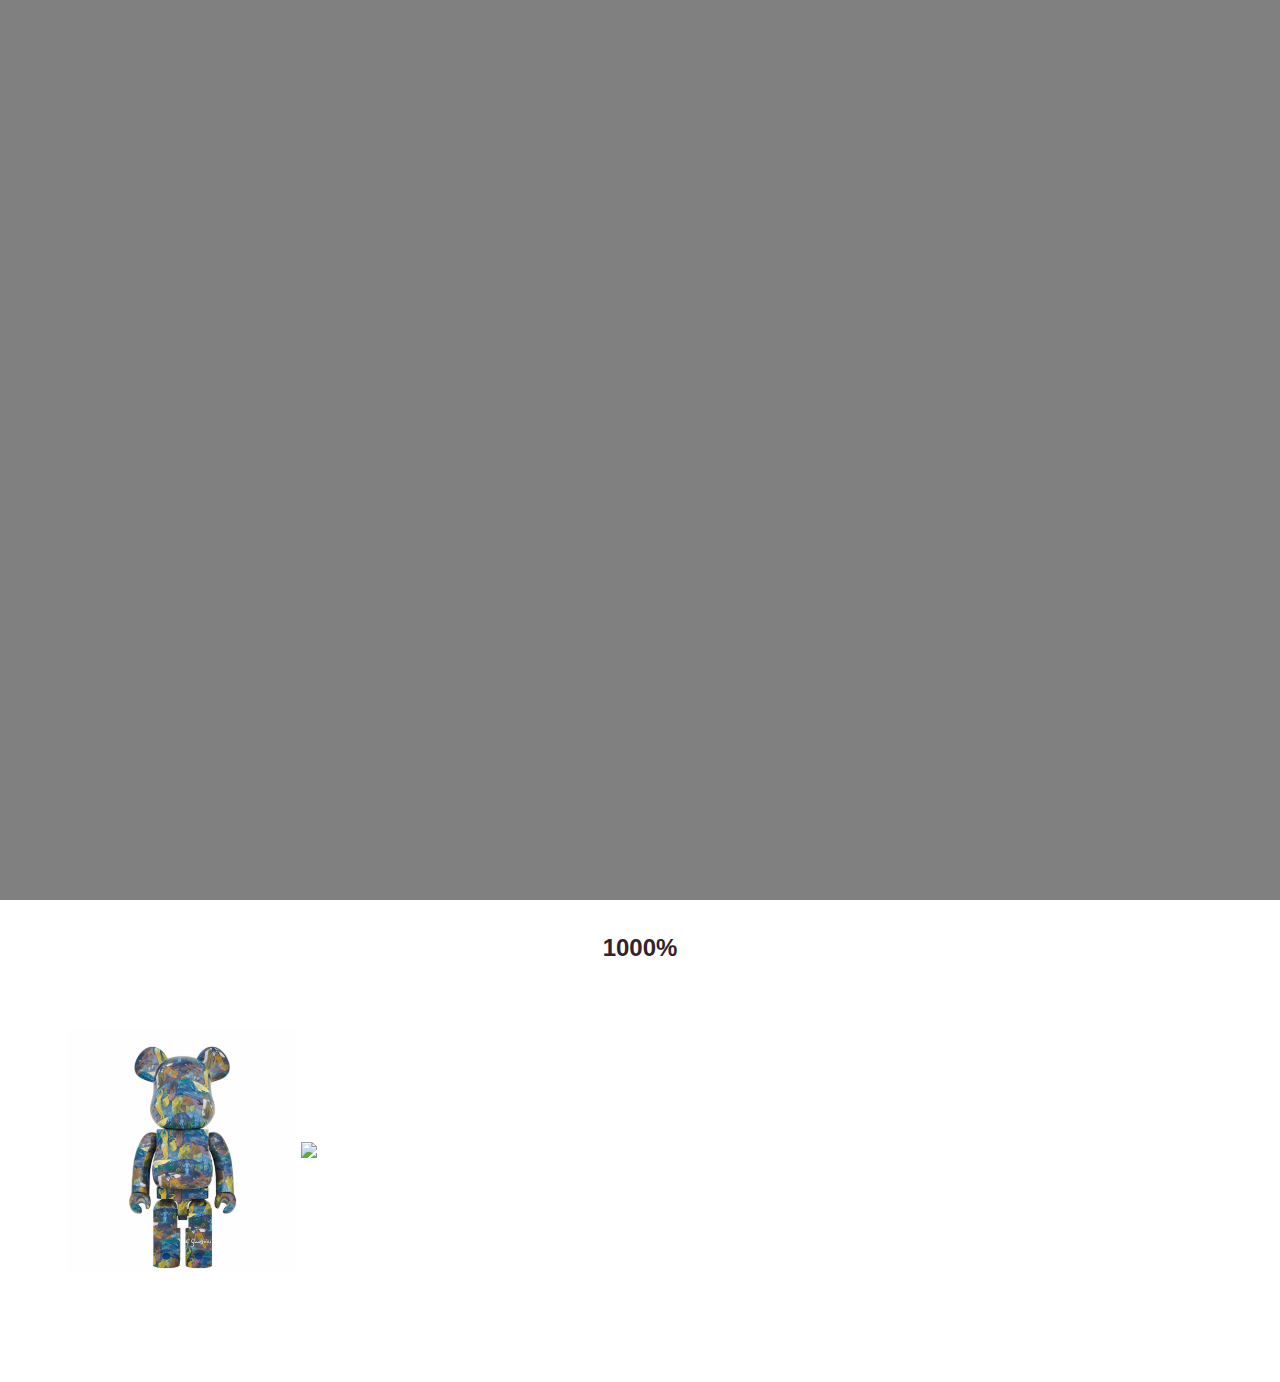
==== 1000/index.html @ 1bb7d114 "nwe1" ====
<!DOCTYPE html>
<html lang="zxx">

<head>
	<title>Mondy | Real Estate HTML Template</title>
	<meta charset="UTF-8">
	<meta name="description" content="Real estate HTML Template">
	<meta name="keywords" content="real estate, html">
	<meta name="viewport" content="width=device-width, initial-scale=1.0">

	<!-- Stylesheets -->
	<link rel="stylesheet" href="static/css/bootstrap.min.css">
	<link rel="stylesheet" href="static/css/font-awesome.min.css">
	<link rel="stylesheet" href="static/css/slicknav.min.css">

	<!-- Main Stylesheets -->
	<link rel="stylesheet" href="static/css/style.css">
	<link rel="stylesheet" href="static/css/123.css">



</head>

<body padding:auto;>
	<!-- Page Preloder -->
	<div id="preloder">
		<div class="loader"></div>
	</div>


	<!-- 介面大頭像 -->
	<section class="hero-section set-bg " data-setbg="img/background.jpg">
		<div class="big weclome">


		</div>
	</section>
	<!-- Hero Section end -->

	<!-- Intro Section end -->
	<section class="intro-section spad">

		<div class="container">
			<div class="section-title">
				<h4>1000%</h4>
			</div>
			<div class="one">
				<img src="img/1.jpeg" width="20%">
				<img src="img/2.jpg" width="20%">
				
			</div>

	</section>
	<!-- Intro Section end -->

	<script src="static/js/jquery-3.2.1.min.js"></script>
	<script src="static/js/bootstrap.min.js"></script>
	<script src="static/js/jquery.slicknav.min.js"></script>
	<script src="static/js/jquery.magnific-popup.min.js"></script>
	<script src="static/js/main.js"></script>

</body>

</html>
---- 1000/static/css/style.css ----
/* =================================
------------------------------------
  Mondy - Real Estate HTML Template
  Version: 1.0
 ------------------------------------
 ====================================*/

/*----------------------------------------*/

/* Template default CSS
/*----------------------------------------*/

html,
body {
	height: 100%;
	font-family: "Roboto", sans-serif;
	-webkit-font-smoothing: antialiased;
	font-smoothing: antialiased;
}

h1,
h2,
h3,
h4,
h5,
h6 {
	margin: 0;
	color: #322429;
	font-weight: 700;
}

h1 {
	font-size: 70px;
}

h2 {
	font-size: 36px;
}

h3 {
	font-size: 30px;
}

h4 {
	font-size: 24px;
}

h5 {
	font-size: 18px;
}

h6 {
	font-size: 16px;
}

p {
	font-size: 15px;
	color: #6a6a6a;
	line-height: 2;
}

img {
	max-width: 100%;
}

input:focus,
select:focus,
button:focus,
textarea:focus {
	outline: none;
}

a:hover,
a:focus {
	text-decoration: none;
	outline: none;
}

ul,
ol {
	padding: 0;
	margin: 0;
}

/*---------------------
Helper CSS
 -----------------------*/

.section-title {
	text-align: center;
	margin-bottom: 65px;
}

.section-title h2 {
	font-size: 72px;
}

.section-title p {
	padding: 25px 30px 10px;
	margin-bottom: 0;
}

.set-bg {
	background-repeat:no-repeat;
	background-size:cover;
	background-position: top center;
}

.spad {
	padding-top: 110px;
	padding-bottom: 110px;
}

.text-white h1,
.text-white h2,
.text-white h3,
.text-white h4,
.text-white h5,
.text-white h6,
.text-white p,
.text-white span,
.text-white li,
.text-white a {
	color: #fff;
}

/*---------------------
Commom elements
 -----------------------*/

/* buttons */

.site-btn {
	display: inline-block;
	border: none;
	padding: 21px 44px;
	min-width: 156px;
	font-size: 16px;
	background: #ff000a;
	color: #fff;
	line-height: normal;
	cursor: pointer;
	text-transform: uppercase;
	text-align: center;
}

.site-btn:hover {
	color: #fff;
}

.site-btn.sb-light {
	background: #fff;
	color: #241e1e;
}

.site-btn.sb-big {
	font-weight: 700;
	font-family: "Lato", sans-serif;
	padding: 21px 48px;
}

/* Preloder */

#preloder {
	position: fixed;
	width: 100%;
	height: 100%;
	top: 0;
	left: 0;
	z-index: 999999;
	background: #000;
}

.loader {
	width: 40px;
	height: 40px;
	position: absolute;
	top: 50%;
	left: 50%;
	margin-top: -13px;
	margin-left: -13px;
	border-radius: 60px;
	animation: loader 0.8s linear infinite;
	-webkit-animation: loader 0.8s linear infinite;
}

@keyframes loader {
	0% {
		-webkit-transform: rotate(0deg);
		transform: rotate(0deg);
		border: 4px solid #f44336;
		border-left-color: transparent;
	}
	50% {
		-webkit-transform: rotate(180deg);
		transform: rotate(180deg);
		border: 4px solid #673ab7;
		border-left-color: transparent;
	}
	100% {
		-webkit-transform: rotate(360deg);
		transform: rotate(360deg);
		border: 4px solid #f44336;
		border-left-color: transparent;
	}
}

@-webkit-keyframes loader {
	0% {
		-webkit-transform: rotate(0deg);
		border: 4px solid #f44336;
		border-left-color: transparent;
	}
	50% {
		-webkit-transform: rotate(180deg);
		border: 4px solid #673ab7;
		border-left-color: transparent;
	}
	100% {
		-webkit-transform: rotate(360deg);
		border: 4px solid #f44336;
		border-left-color: transparent;
	}
}

/*------------------
Header section
 ---------------------*/

.header-section {
	position: absolute;
	width: 100%;
	left: 0;
	top: 0;
	padding: 0 53px;
	background: rgba(0, 0, 0, 0.7);
	z-index: 999;
}

.header-section.header-bg-2 {
	background: rgba(34, 34, 34, 0.83);
}

.header-nav {
	text-align: right;
	padding-top: 35px;
}

.site-logo {
	float: left;
	display: inline-block;
	padding: 30px 0;
}
.header-input{
	position: absolute;
    left: 10%;
    top: 30%;
	
}

.search{
	
	display: inline-block;
	width: 200px;
}

.main-menu {
	display: inline-block;
	padding-right: 30px;
}

.main-menu li {
	display: inline-block;
	position: relative;
}

.main-menu li a {
	display: block;
	font-size: 16px;
	color: #ffffff;
	font-family: "Lato", sans-serif;
	padding: 0 1px 5px;
	border-bottom: 2px solid transparent;
	margin-right: 45px;
	-webkit-transition: 0.3s;
	transition: 0.3s;
}

.main-menu li a:hover,
.main-menu li a.active {
	border-bottom: 2px solid #ff000a;
}

.main-menu li:hover>.sub-menu {
	visibility: visible;
	opacity: 1;
	margin-top: 20px;
}

.main-menu .sub-menu {
	position: absolute;
	list-style: none;
	width: 220px;
	left: 0;
	top: 100%;
	text-align: left;
	padding: 20px 0;
	visibility: hidden;
	opacity: 0;
	margin-top: 50px;
	background: #fff;
	z-index: 99;
	-webkit-transition: all 0.4s;
	transition: all 0.4s;
	-webkit-box-shadow: 2px 7px 20px rgba(0, 0, 0, 0.15);
	box-shadow: 2px 7px 20px rgba(0, 0, 0, 0.15);
}

.main-menu .sub-menu::before {
	position: absolute;
	content: "";
	left: 15px;
	top: -7px;
	border-left: 6px solid transparent;
	border-right: 6px solid transparent;
	border-bottom: 7px solid #fff;
}

.main-menu .sub-menu:after {
	position: absolute;
	content: "";
	width: 100%;
	height: 20px;
	left: 0;
	top: -20px;
}

.main-menu .sub-menu li {
	display: block;
}

.main-menu .sub-menu li a {
	display: block;
	color: #000;
	margin-right: 0;
	padding: 5px 20px;
	border-bottom: none;
}

.main-menu .sub-menu li a:hover {
	color: #ff000a;
}

.header-right {
	display: inline-block;
}

.header-right a {
	color: #fff;
	font-size: 16px;
	font-family: "Lato", sans-serif;
	display: inline-block;
}

.header-right .register {
	border: 2px solid #fff;
	min-width: 130px;
	text-align: center;
	padding: 8px 15px;
	margin-left: 25px;
}

.slicknav_menu {
	display: none;
}

/* ----------------
Hero section
 -------------------*/

.hero-section {
	height: 824px;
	padding-top: 325px;
}

.hero-warp {
	padding: 27px 48px 31px;
	background: rgba(34, 36, 43, 0.83);
}

.main-search-form {
	font-family: "Lato", sans-serif;
}

.main-search-form p {
	font-size: 12px;
	color: #b6b6b6;
	font-style: italic;
	margin-bottom: 0;
}

.search-type .st-item {
	display: inline-block;
}

.search-type .st-item input {
	position: absolute;
	visibility: hidden;
	opacity: 0;
	z-index: -1;
}

.search-type .st-item input:checked+label {
	padding: 11px 30px;
	background: #ff000a;
}

.search-type .st-item input:checked+label:after {
	bottom: -15px;
	opacity: 1;
	-webkit-transition: all 0.2s ease 0.3s;
	transition: all 0.2s ease 0.3s;
}

.search-type label {
	position: relative;
	font-family: "Lato", sans-serif;
	font-weight: 700;
	color: #fff;
	padding: 11px 10px;
	margin-right: 15px;
	margin-bottom: 15px;
	cursor: pointer;
	text-align: center;
	-webkit-transition: all 0.4s;
	transition: all 0.4s;
}

.search-type label:after {
	position: absolute;
	content: "";
	bottom: -25px;
	left: calc(50% - 4px);
	border-left: 4px solid transparent;
	border-right: 4px solid transparent;
	border-bottom: 7px solid #fff;
	opacity: 0;
}

.search-input {
	position: relative;
	display: -webkit-box;
	display: -ms-flexbox;
	display: flex;
	margin-bottom: 23px;
}

.search-input input {
	width: calc(100% - 156px);
	height: 71px;
	padding-left: 47px;
	color: #3a3a3a;
	font-style: italic;
	border: none;
}

.search-input.si-v-2 input {
	width: calc(100% - 384px);
}

.search-input.si-v-2 .sb-light {
	margin-left: 25px;
	min-width: 203px;
}

/* ----------------
Intro section
 -------------------*/

.intro-first {
	margin-bottom: 5%;
}
.intro-second {
	margin-bottom: 5%;
}
.line {
	margin-bottom: 5%;	
}
.about-text h3 {
	margin-bottom: 30px;
}

.about-text h2 {
	font-size: 72px;
	line-height: 1;
	margin-bottom: 35px;
}

.about-text p {
	margin-bottom: 25px;
}

.readmore-btn {
	display: inline-block;
	font-size: 18px;
	font-weight: 700;
	color: #ff000a;
	border-bottom: 1px solid #ff000a;
	line-height: 1;
}

.readmore-btn:hover {
	color: #ff000a;
}

/* ----------------
Hero section
 -------------------*/

.property-section {
	padding-bottom: 52px;
}

.property-section .section-title {
	margin-bottom: 90px;
}

.property-item {
	margin-bottom: 55px;
}

.property-item img {
	min-width: 100%;
}

.property-item .pi-image {
	position: relative;
	margin-bottom: 35px;
}

.property-item .pi-badge {
	position: absolute;
	left: 0;
	top: 0;
	min-width: 87px;
	padding: 13px 10px 0;
	height: 50px;
	text-align: center;
	font-size: 18px;
	font-weight: 700;
	color: #fff;
}

.property-item .pi-badge.new {
	background: #ff000a;
}

.property-item .pi-badge.offer {
	background: #ffba00;
}

.property-item h3 {
	margin-bottom: 10px;
}

.property-item h5 {
	margin-bottom: 25px;
}

.property-item p {
	margin-bottom: 20px;
}

/* ----------------
Loan section
 -------------------*/

.loan-section {
	padding: 0 54px;
}

.loan-warp {
	background: #22242b;
	padding: 95px 0 110px;
}

.loan-form {
	display: -webkit-box;
	display: -ms-flexbox;
	display: flex;
	max-width: 878px;
	margin: 0 auto;
}

.loan-form input {
	width: 100%;
	height: 61px;
	padding: 10px 25px;
	color: #3a3a3a;
	font-size: 16px;
	font-style: italic;
	border: none;
	margin-right: 30px;
}

/* ----------------
Footer section
 -------------------*/

.footer-section {
	padding: 110px 0 0;
	background: #22242b;
}

.footer-widger {
	margin-bottom: 60px;
}

.footer-widger h2 {
	font-size: 18px;
	font-weight: 500;
	padding-top: 65px;
	margin-bottom: 33px;
}

.footer-widger ul {
	list-style: none;
}

.footer-widger ul li a {
	font-size: 16px;
	display: inline-block;
	margin-bottom: 13px;
	opacity: 0.7;
}

.about-widget {
	margin-right: 41px;
	border-right: 2px solid #45484e;
}

.about-widget img {
	margin-bottom: 40px;
}

.about-widget .aw-text {
	max-width: 260px;
}

.about-widget .aw-text p {
	padding-right: 15px;
	margin-bottom: 35px;
}

.copyright {
	text-align: right;
	font-size: 12px;
	text-transform: uppercase;
	color: #676767;
	font-family: "Lato", sans-serif;
	padding: 5px 0 35px;
}

/* ----------------
Other Pages
 -------------------*/

.page-top-section {
	height: 410px;
	padding: 152px 15px 0;
}

.page-top-warp {
	max-width: 1280px;
	margin: 0 auto;
}

/* ----------------
About page
 -------------------*/

.sell-section {
	padding: 0 54px;
}

.sell-section .section-title {
	margin-bottom: 100px;
}

.sell-item {
	text-align: center;
	margin-bottom: 40px;
}

.sell-item .si-icon {
	width: 71px;
	height: 71px;
	margin-bottom: 33px;
	border-radius: 50%;
	background: #ff000a;
	display: -webkit-inline-box;
	display: -ms-inline-flexbox;
	display: inline-flex;
	-webkit-box-align: center;
	-ms-flex-align: center;
	align-items: center;
	-webkit-box-pack: center;
	-ms-flex-pack: center;
	justify-content: center;
}

.sell-item .si-icon span {
	font-size: 24px;
	font-weight: 700;
}

.sell-item h3 {
	font-family: "Lato", sans-serif;
	font-weight: 900;
	margin-bottom: 20px;
}

.sell-item p {
	opacity: 0.7;
}

.agents-section {
	padding-bottom: 80px;
}

.agents-section .section-title {
	margin-bottom: 70px;
}

.agent-item {
	text-align: center;
	margin-bottom: 30px;
}

.agent-item .ai-text {
	padding: 0 5px;
}

.agent-item img {
	min-width: 100%;
	margin-bottom: 35px;
}

.agent-item h4 {
	margin-bottom: 20px;
}

.agent-item p {
	margin-bottom: 25px;
}

/* ----------------
Blog page
 -------------------*/

.blog-item {
	margin-bottom: 58px;
}

.blog-item img {
	min-width: 100%;
}

.blog-item .blog-date {
	font-size: 16px;
	font-weight: 700;
	color: #6a6a6a;
	margin-bottom: 5px;
}

.blog-item h4 {
	margin-bottom: 20px;
}

.blog-item .blog-text {
	padding: 24px 22px 30px;
	background: #f5f8fa;
}

.blog-item.feature-blog {
	background: #f5f8fa;
}

.blog-item.feature-blog .blog-text {
	padding-top: 60px;
}

.blog-item.feature-blog h4 {
	margin-bottom: 30px;
}

.site-pagination {
	padding-top: 20px;
}

.site-pagination a {
	display: inline-block;
	color: #6a6a6a;
	font-size: 15px;
	text-align: center;
	padding: 4px 0;
	margin-right: 3px;
}

.site-pagination a.active {
	color: #fff;
	background: #ff000a;
	padding: 4px 5px;
}

/* -------------------
 Search Result Page
 ----------------------*/

.search-result-map {
	height: 100%;
	background: #ddd;
	position: relative;
}

.search-result-map iframe {
	position: absolute;
	width: 100%;
	height: 100%;
	left: 0;
	top: 0;
}

.search-results {
	padding: 55px 64px 90px;
}

.search-results .property-item h5 {
	margin-bottom: 8px;
}

.search-results .filter-btn {
	list-style: none;
	margin-bottom: 70px;
}

.search-results .filter-btn li {
	display: inline-block;
	margin-right: 38px;
	font-family: "Lato", sans-serif;
	padding: 15px;
	font-size: 16px;
	font-weight: 700;
	text-transform: uppercase;
	color: #322429;
	cursor: pointer;
}

.search-results .filter-btn li.active {
	color: #ff000a;
}

.search-results .load-more {
	min-width: 205px;
}

.property-item .pi-metas {
	margin-bottom: 20px;
}

.property-item .pi-meta {
	display: inline-block;
	position: relative;
	font-size: 15px;
	color: #6a6a6a;
	padding-right: 15px;
	margin-right: 14px;
	margin-bottom: 10px;
}

.property-item .pi-meta:last-child {
	margin-right: 0;
	padding-right: 0;
}

.property-item .pi-meta:last-child:after {
	display: none;
}

.property-item .pi-meta:after {
	position: absolute;
	content: "|";
	right: 0;
	top: 0;
	font-size: 15px;
	color: #6a6a6a;
}

/* ---------------------
Single Property Page
 ------------------------*/

.single-property .sp-image {
	position: relative;
	margin-bottom: 50px;
}

.single-property .sp-badge {
	position: absolute;
	left: 0;
	top: 0;
	min-width: 87px;
	padding: 13px 10px 0;
	height: 50px;
	text-align: center;
	font-size: 18px;
	font-weight: 700;
	color: #fff;
}

.single-property .sp-badge.new {
	background: #ff000a;
}

.single-property .sp-badge.offer {
	background: #ffba00;
}

.single-property .pi-metas {
	padding-top: 20px;
}

.single-property .pi-meta {
	display: inline-block;
	position: relative;
	font-size: 15px;
	color: #584d51;
	padding-right: 15px;
	margin-right: 14px;
	margin-bottom: 10px;
	font-weight: 700;
}

.single-property .pi-meta:last-child {
	margin-right: 0;
	padding-right: 0;
}

.single-property .pi-meta:last-child:after {
	display: none;
}

.single-property .pi-meta:after {
	position: absolute;
	content: "|";
	right: 0;
	top: 0;
	font-size: 15px;
	color: #584d51;
	font-weight: 700;
}

.property-header {
	margin-bottom: 45px;
	margin-bottom: 35px;
}

.property-header h3 {
	margin-bottom: 10px;
}

.property-header h5 {
	font-weight: 500;
	color: #6a6a6a;
}

.property-header p {
	line-height: 1;
	margin-bottom: 0;
}

.property-info-bar {
	padding: 11px 29px 13px;
	margin-bottom: 40px;
	border-top: 2px solid #dfe5e8;
	background: #f5f8fa;
}

.offer-btn {
	display: inline-block;
	text-align: center;
	min-width: 260px;
	padding: 15px 44px;
	font-size: 18px;
	font-weight: 700;
	text-transform: none;
	color: #322429;
	border: 2px solid #475069;
	background: #fff;
}

.offer-btn:hover {
	color: #322429;
}

.property-text h4 {
	margin-bottom: 25px;
}

.property-text p {
	margin-bottom: 35px;
}

.property-feature .pf-box {
	margin-bottom: 30px;
}

.property-feature .pf-box h6 {
	margin-bottom: 5px;
}

.property-feature .pf-box p {
	font-size: 16px;
	margin-bottom: 0;
}

.video-item {
	position: relative;
	margin-top: 10px;
	margin-bottom: 61px;
}

.video-item .video-play {
	position: absolute;
	display: -webkit-box;
	display: -ms-flexbox;
	display: flex;
	-webkit-box-align: center;
	-ms-flex-align: center;
	align-items: center;
	-webkit-box-pack: center;
	-ms-flex-pack: center;
	justify-content: center;
	width: 110px;
	height: 56px;
	left: calc(50% - 55px);
	top: calc(50% - 28px);
	border-radius: 24px;
	font-size: 17px;
	color: #ff000a;
	background: #fff;
}

.loan-calculator {
	padding: 53px 37px 44px;
	background: #f5f8fa;
}

.loan-calculator h4 {
	margin-bottom: 35px;
}

.loan-calculator input {
	width: 100%;
	height: 56px;
	padding: 0 23px;
	color: #3a3a3a;
	font-size: 14px;
	border: none;
	margin-bottom: 28px;
}

.loan-calculator .loan-cal-result {
	text-align: center;
	font-size: 18px;
	font-weight: 700;
	padding: 20px 15px;
	margin-bottom: 28px;
	line-height: 1;
	background: #fff;
}

.agent-widget {
	margin-bottom: 37px;
}

.agent-widget img {
	min-width: 100%;
}

.agent-widget h4 {
	margin-bottom: 10px;
}

.agent-widget h6 {
	color: #6a6a6a;
	margin-bottom: 25px;
}

.agent-widget p {
	margin-bottom: 30px;
}

.agent-widget .aw-text {
	padding: 35px 26px 45px;
	text-align: center;
	background: #f5f8fa;
}

.map-widget {
	position: relative;
	height: 407px;
}

.map-widget iframe {
	position: absolute;
	width: 100%;
	height: 100%;
	left: 0;
	top: 0;
}

/* ----------------
Contact Page
 ---------------------*/

.contact-section {
	padding: 100px 0;
}

.contact-section .section-title {
	margin-bottom: 50px;
}

.contact-text {
	padding-right: 95px;
}

.contact-info-box {
	text-align: center;
	padding-top: 60px;
}

.contact-info-box .ci-icon {
	display: -webkit-inline-box;
	display: -ms-inline-flexbox;
	display: inline-flex;
	-webkit-box-align: center;
	-ms-flex-align: center;
	align-items: center;
	-webkit-box-pack: center;
	-ms-flex-pack: center;
	justify-content: center;
	width: 107px;
	height: 107px;
	margin-bottom: 26px;
	border-radius: 50%;
	background: #000000;
}

.contact-info-box .ci-icon span {
	font-size: 36px;
	font-weight: 700;
	color: #fff;
}

.contact-info-box h4 {
	margin-bottom: 15px;
}

.contact-form {
	padding: 61px 33px;
	margin-top: 50px;
	background: #f5f8fa;
	text-align: center;
}

.contact-form input,
.contact-form textarea {
	width: 100%;
	height: 56px;
	padding: 0 23px;
	font-size: 14px;
	color: #3a3a3a;
	border: none;
	margin-bottom: 28px;
	background: #fff;
}

.contact-form textarea {
	height: 233px;
	padding: 20px 23px 10px;
	resize: none;
	margin-bottom: 35px;
}

.contact-form .site-btn {
	min-width: 335px;
}

/* ----------------
Responsive
 ---------------------*/

@media (min-width: 1200px) {
	.container {
		max-width: 1176px;
	}
}

/* Medium screen : 992px. */

@media only screen and (min-width: 992px) and (max-width: 1199px) {
	.section-title h2,
	.about-text h2 {
		font-size: 65px;
	}
	.header-input{
		display: none;
	}
	.main-menu li a {
		margin-right: 20px;
	}
	
	.about-widget {
		margin-right: 15px;
	}
	.search-result-map {
		height: 600px;
	}
	.search-results {
		padding: 55px 30px 90px;
	}
	.offer-btn {
		min-width: 205px;
	}
	.contact-text {
		padding-right: 40px;
	}
	.blog-item.feature-blog .blog-text {
		padding-top: 15px;
		padding-bottom: 15px;
	}
	.blog-item.feature-blog h4 {
		margin-bottom: 15px;
	}
}

/* Tablet :768px. */

@media only screen and (min-width: 768px) and (max-width: 991px) {
	.header-section {
		padding: 0 15px;
	}
	.main-menu {
		padding-right: 15px;
	}
	.header-input{
		display: none;
	}
	.main-menu li a {
		margin-right: 15px;
	}
	.header-right .register {
		min-width: 110px;
		margin-left: 10px;
	}
	.about-text {
		margin-top: 40px;
	}
	.hero-warp {
		padding: 25px 30px 29px;
	}
	.search-type label {
		margin-right: 5px;
	}
	.search-type .st-item input:checked+label {
		padding: 11px 15px;
	}
	.section-title h2,
	.about-text h2 {
		font-size: 55px;
	}
	.loan-form {
		display: block;
		text-align: center;
		padding: 0 50px;
	}
	.loan-form input {
		margin-bottom: 30px;
	}
	.about-widget {
		border-right: none;
	}
	.about-widget .aw-text {
		max-width: 100%;
	}
	.footer-widger h2 {
		padding-top: 0;
	}
	.page-top-section {
		height: auto;
		padding-bottom: 80px;
	}
	.sell-section {
		padding: 0 20px;
	}
	.search-result-map {
		height: 600px;
	}
	.sidebar {
		padding-top: 50px;
	}
	.contact-text {
		padding-right: 0;
	}
}

/* Large Mobile :480px. */

@media only screen and (max-width: 767px) {
	.header-section {
		padding: 0 15px;
	}
	.header-input{
		display: none;
	}
	.site-logo {
		padding: 26px 0;
	}
	.header-nav {
		display: none;
	}
	.slicknav_menu {
		padding: 0;
		display: block;
		background: transparent;
	}
	.slicknav_menu .header-right-warp {
		padding: 10px 0;
		padding-right: 10px;
		border-bottom: 1px solid #111;
		text-align: right;
	}
	.slicknav_menu .header-right .login {
		border-bottom: none;
	}
	.slicknav_menu .header-right .register {
		margin-left: 0;
	}
	.slicknav_menu .header-right a:hover {
		background: transparent;
		color: #fff;
	}
	.slicknav_btn {
		background: #616161;
		margin-top: 29px;
	}
	.slicknav_nav {
		background: #22242b;
		margin-bottom: 30px;
	}
	.slicknav_nav a {
		margin: 0;
		padding: 10px 20px;
		border-bottom: 1px solid #111;
	}
	.slicknav_nav a:hover {
		color: #ff000a;
		border-radius: 0;
		background: #0b0e25;
	}
	.slicknav_nav .slicknav_row {
		padding: 10px 20px;
		margin: 0;
	}
	.slicknav_row a {
		border-bottom: none;
	}
	.slicknav_nav .slicknav_row:hover {
		border-radius: 0;
		background: #0b0e25;
	}
	.slicknav_parent.slicknav_open {
		background: #0b0e25;
		color: #ff000a;
	}
	.hero-section {
		height: auto;
		padding-top: 250px;
		padding-bottom: 100px;
	}
	.hero-warp {
		padding: 25px 20px 29px;
	}
	.about-text {
		margin-top: 40px;
	}
	.search-type label {
		margin-right: 5px;
	}
	.search-type .st-item input:checked+label {
		padding: 11px;
	}
	.search-input {
		display: block;
	}
	.search-input input,
	.search-input.si-v-2 input {
		width: 100%;
		padding: 0 20px;
		margin-bottom: 20px;
	}
	.section-title h2,
	.about-text h2 {
		font-size: 45px;
	}
	.loan-section {
		padding: 0 15px;
	}
	.loan-form {
		display: block;
		text-align: center;
		padding: 0 15px;
	}
	.loan-form input {
		margin-bottom: 30px;
	}
	.about-widget {
		border-right: none;
	}
	.about-widget .aw-text {
		max-width: 100%;
	}
	.footer-widger h2 {
		padding-top: 0;
	}
	.copyright {
		text-align: center;
	}
	.page-top-section {
		height: auto;
		padding-bottom: 80px;
	}
	.search-input.si-v-2 {
		margin-bottom: 0;
	}
	.search-input.si-v-2 .site-btn {
		margin: 0 25px 25px 0;
	}
	.search-results {
		padding: 55px 30px 90px;
	}
	.search-results .filter-btn li {
		margin-right: 10px;
	}
	.search-result-map {
		height: 500px;
	}
	.sidebar {
		padding-top: 50px;
	}
	.contact-text {
		padding-right: 0;
	}
	.sell-section {
		padding: 0 15px;
	}
}

/* Small Mobile :320px. */

@media only screen and (max-width: 479px) {
	.section-title h2,
	.about-text h2 {
		font-size: 38px;
	}
	.search-type label:after {
		display: none;
	}
	.section-title p {
		padding: 25px 0 10px;
	}
	.about-widget {
		margin-right: 0;
	}
	.site-btn.sb-big {
		padding: 21px 25px;
	}
	.search-results {
		padding: 55px 15px 90px;
	}
	.search-results .filter-btn li {
		margin-right: 0;
	}
	.property-info-bar {
		padding: 11px 15px 13px;
	}
	.loan-calculator {
		padding: 30px 15px 25px;
	}
	.contact-form {
		padding: 50px 20px;
	}
	.contact-form .site-btn {
		min-width: auto;
	}
}
---- 1000/static/css/123.css ----
* {
    user-select: none;

}

.one {
    
    margin: auto;
}
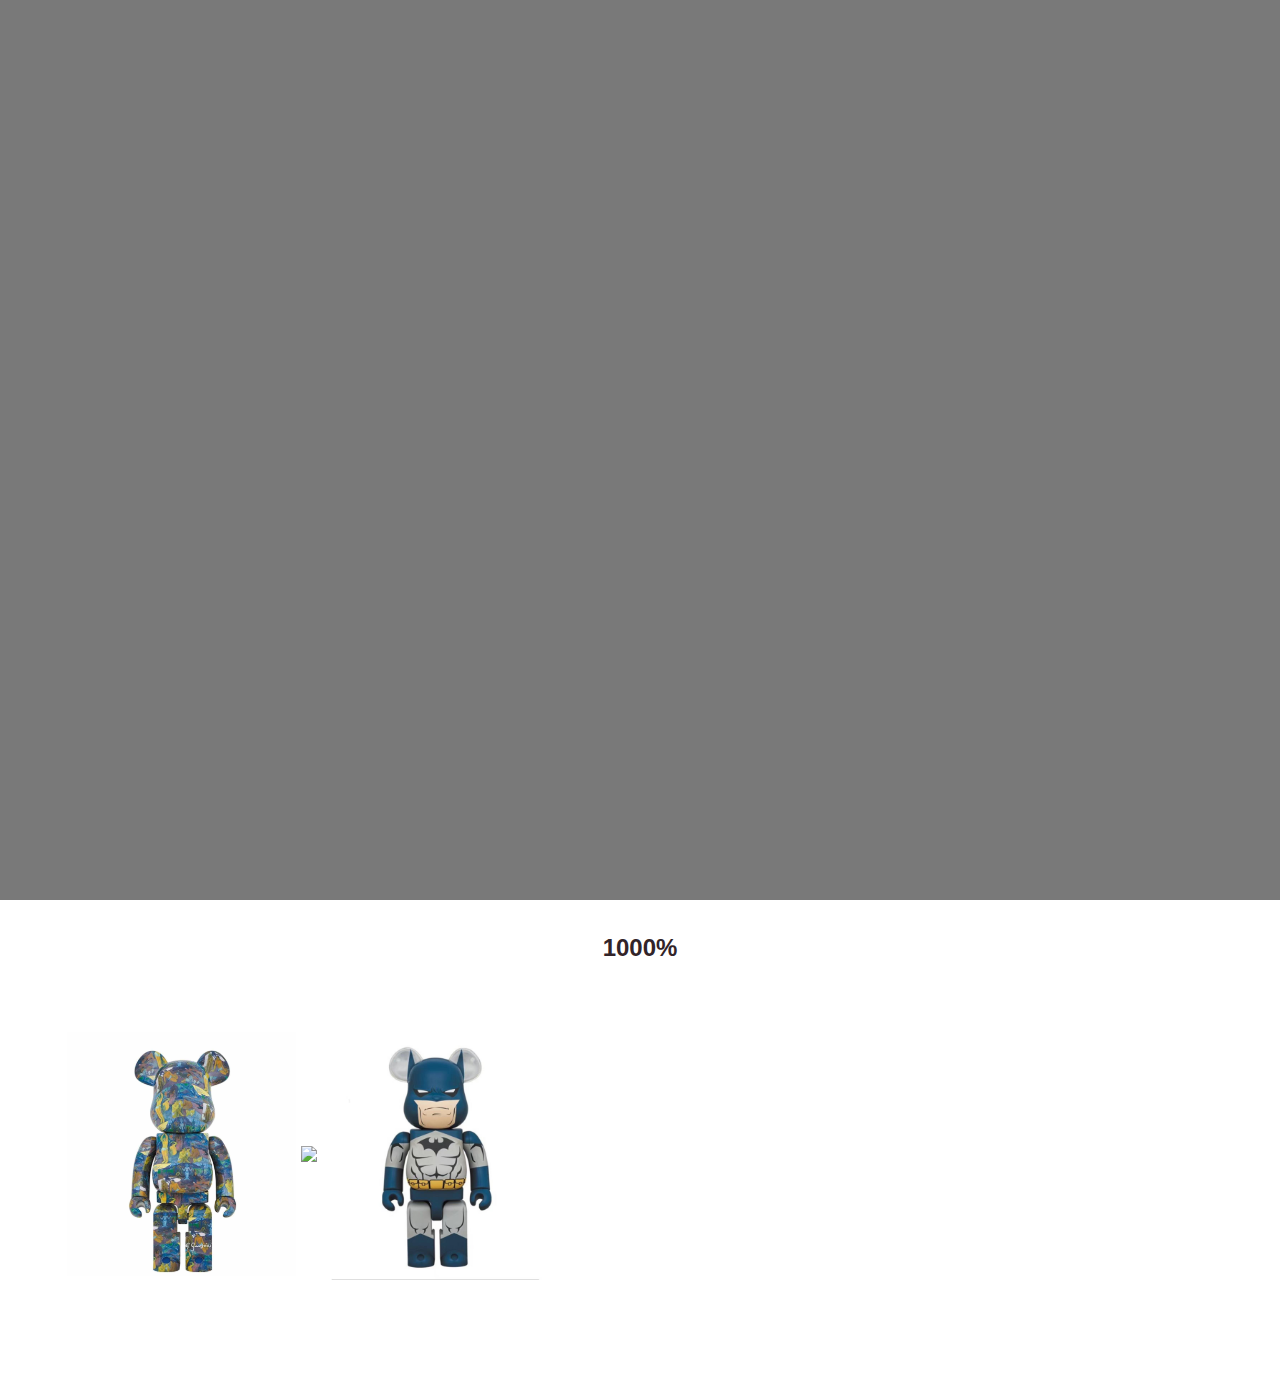
==== commit b7d3d112: "test1" ====
--- a/1000/index.html
+++ b/1000/index.html
@@ -46,8 +46,9 @@
 			</div>
 			<div class="one">
 				<img src="img/1.jpeg" width="20%">
-				<img src="img/2.jpg" width="20%">
-				
+				<img src="img/22459436cbd24863e937b4453b14d6f.jpg" width="20%">
+				<img src="img/0fe4264db7d57c5cd8ceebfab066201.jpg" width="20%">
+			
 			</div>
 
 	</section>
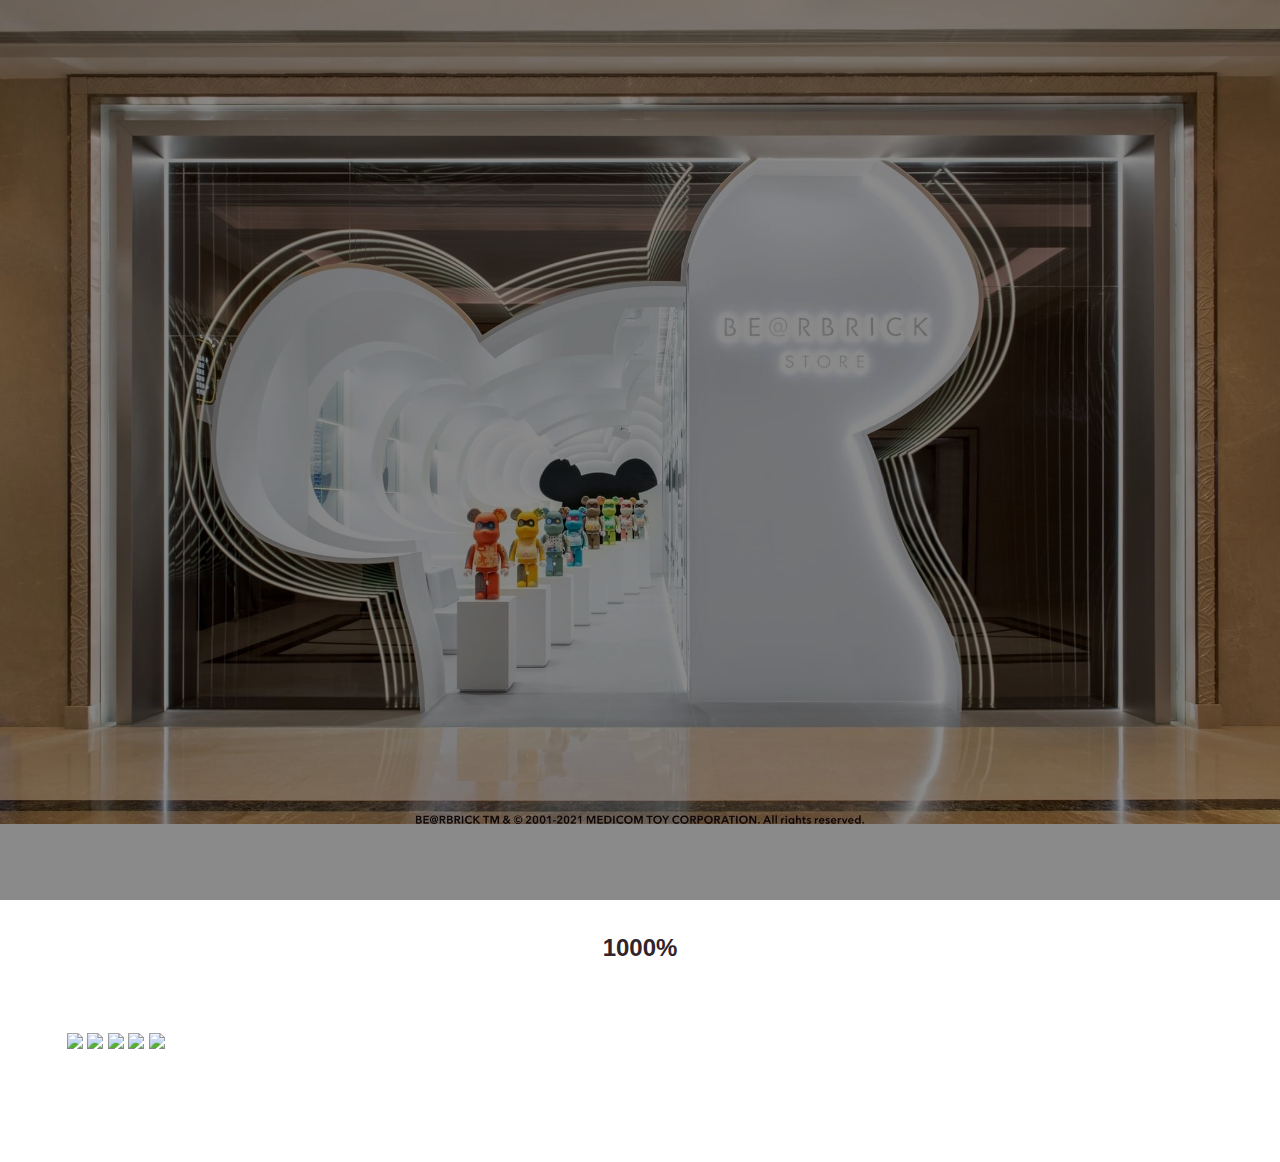
==== commit 13c9d3fc: "new4" ====
--- a/1000/index.html
+++ b/1000/index.html
@@ -29,7 +29,7 @@
 
 
 	<!-- 介面大頭像 -->
-	<section class="hero-section set-bg " data-setbg="img/background.jpg">
+	<section class="hero-section set-bg " data-setbg="img/background.JPG">
 		<div class="big weclome">
 
 
@@ -45,17 +45,21 @@
 				<h4>1000%</h4>
 			</div>
 			<div class="one">
-				<img src="img/1.jpeg" width="20%">
-				<img src="img/22459436cbd24863e937b4453b14d6f.jpg" width="20%">
-				<img src="img/0fe4264db7d57c5cd8ceebfab066201.jpg" width="20%">
+				<img src="img/IMG_0755(20220907-123635).JPG" width="20%">
+				<img src="img/IMG_0756(20220907-123635).JPG" width="20%">
+				<img src="img/IMG_0757(20220907-123635).JPG" width="20%">
+				<img src="img/IMG_0758(20220907-123635).JPG" width="20%">
+				<img src="img/IMG_0759(20220907-123635).JPG" width="20%">
+			</div>
 			
-			</div>
-
 	</section>
 	<!-- Intro Section end -->
 
 	<script src="static/js/jquery-3.2.1.min.js"></script>
 	<script src="static/js/bootstrap.min.js"></script>
+
+
+
 	<script src="static/js/jquery.slicknav.min.js"></script>
 	<script src="static/js/jquery.magnific-popup.min.js"></script>
 	<script src="static/js/main.js"></script>
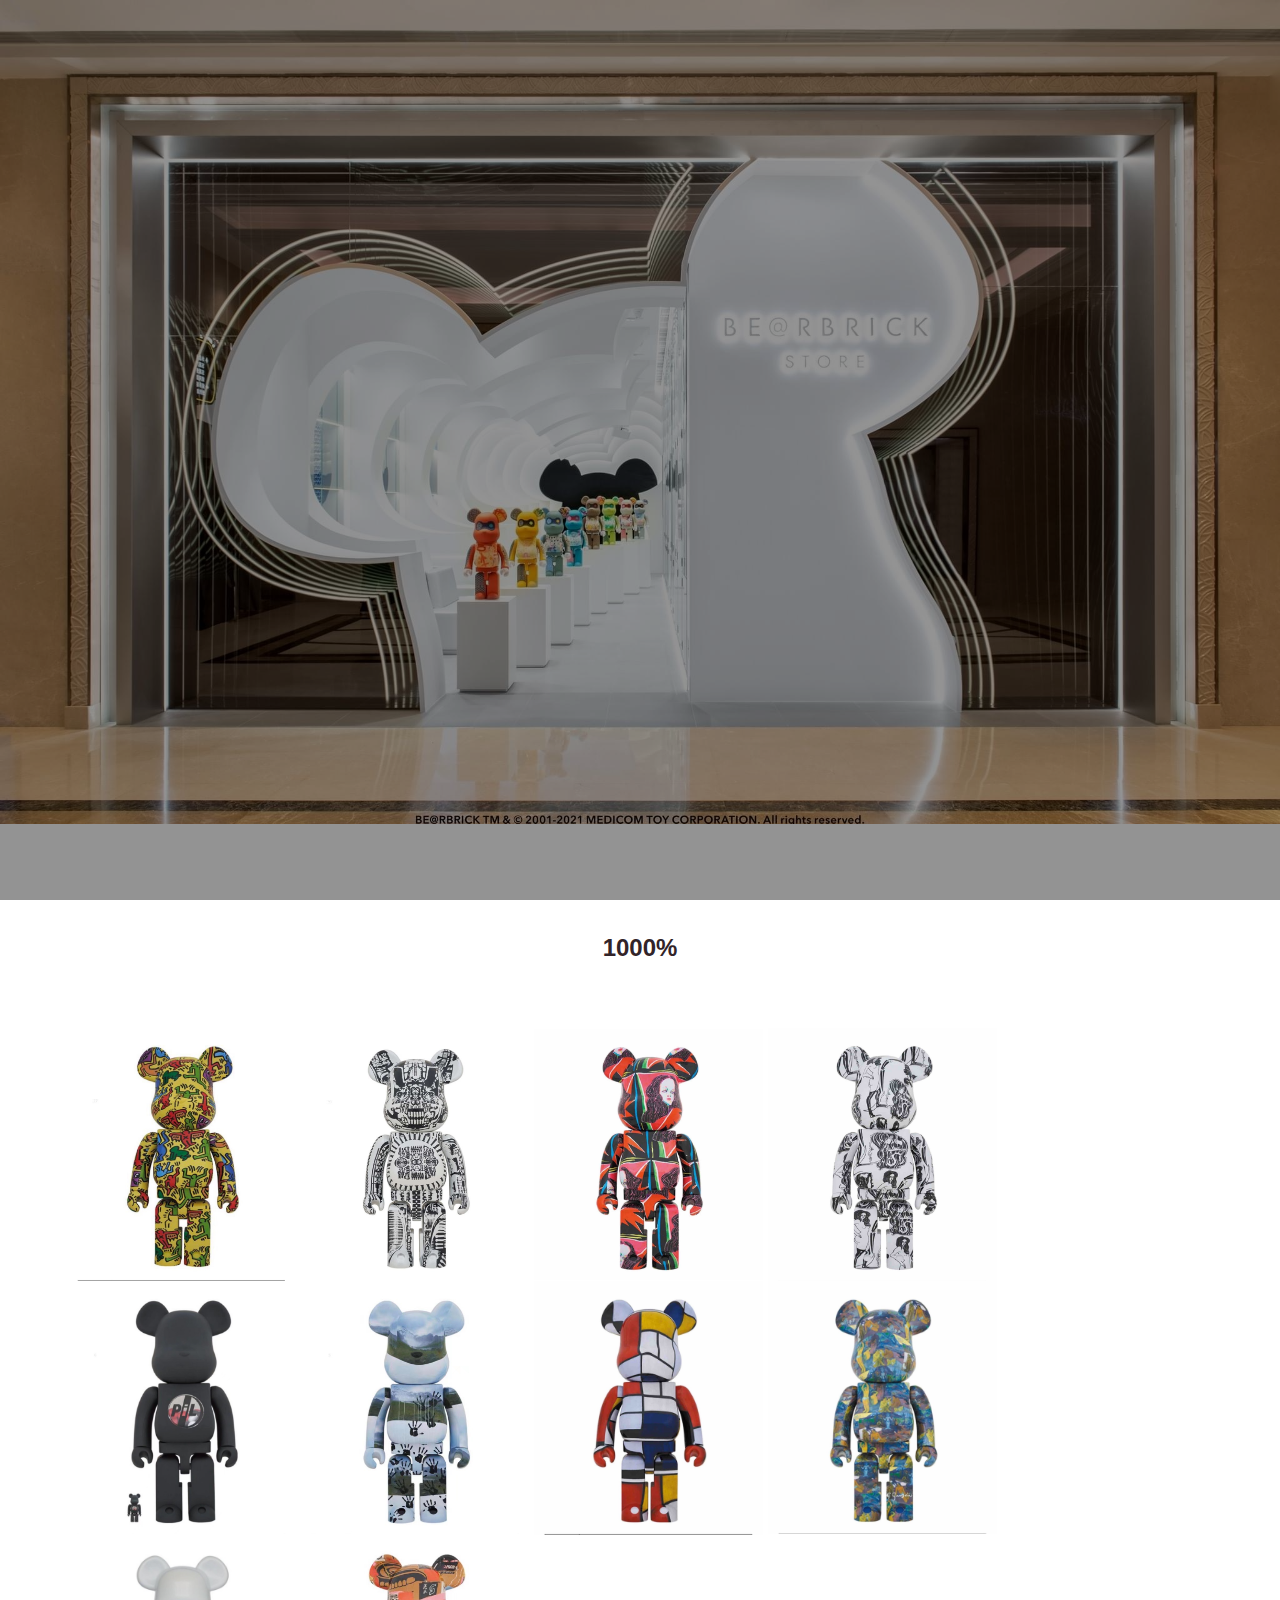
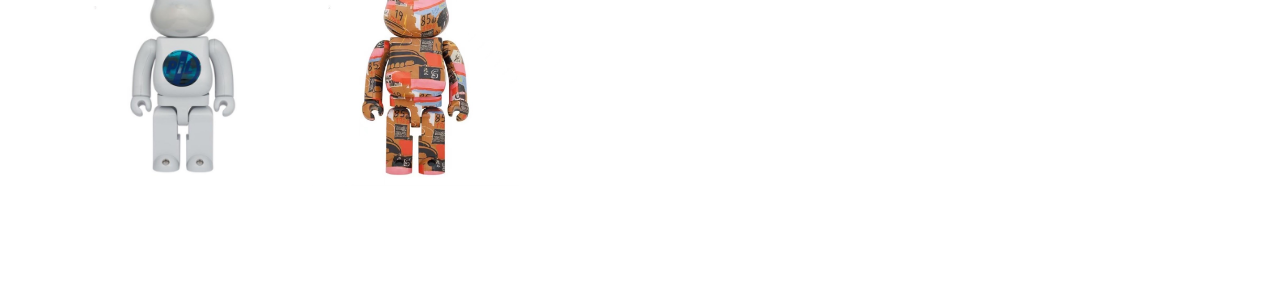
==== commit c31dbaa7: "test1" ====
--- a/1000/index.html
+++ b/1000/index.html
@@ -28,32 +28,36 @@
 	</div>
 
 
-	<!-- 介面大頭像 -->
+	<!-- 介面背景 -->
 	<section class="hero-section set-bg " data-setbg="img/background.JPG">
 		<div class="big weclome">
 
 
 		</div>
 	</section>
-	<!-- Hero Section end -->
+	<!-- 介面背景 end -->
 
-	<!-- Intro Section end -->
+	<!-- 圖片區 -->
 	<section class="intro-section spad">
-
 		<div class="container">
 			<div class="section-title">
 				<h4>1000%</h4>
 			</div>
 			<div class="one">
-				<img src="img/IMG_0755(20220907-123635).JPG" width="20%">
-				<img src="img/IMG_0756(20220907-123635).JPG" width="20%">
-				<img src="img/IMG_0757(20220907-123635).JPG" width="20%">
-				<img src="img/IMG_0758(20220907-123635).JPG" width="20%">
-				<img src="img/IMG_0759(20220907-123635).JPG" width="20%">
+				<img src="img/1.JPG" width="20%">
+				<img src="img/2.JPG" width="20%">
+				<img src="img/3.JPG" width="20%">
+				<img src="img/4.JPG" width="20%">
+				<img src="img/5.JPG" width="20%">
+				<img src="img/6.JPG" width="20%">
+				<img src="img/7.JPG" width="20%">
+				<img src="img/8.JPG" width="20%">
+				<img src="img/9.JPG" width="20%">
+				<img src="img/10.JPG" width="20%">
 			</div>
 			
 	</section>
-	<!-- Intro Section end -->
+	<!-- 圖片區end -->
 
 	<script src="static/js/jquery-3.2.1.min.js"></script>
 	<script src="static/js/bootstrap.min.js"></script>
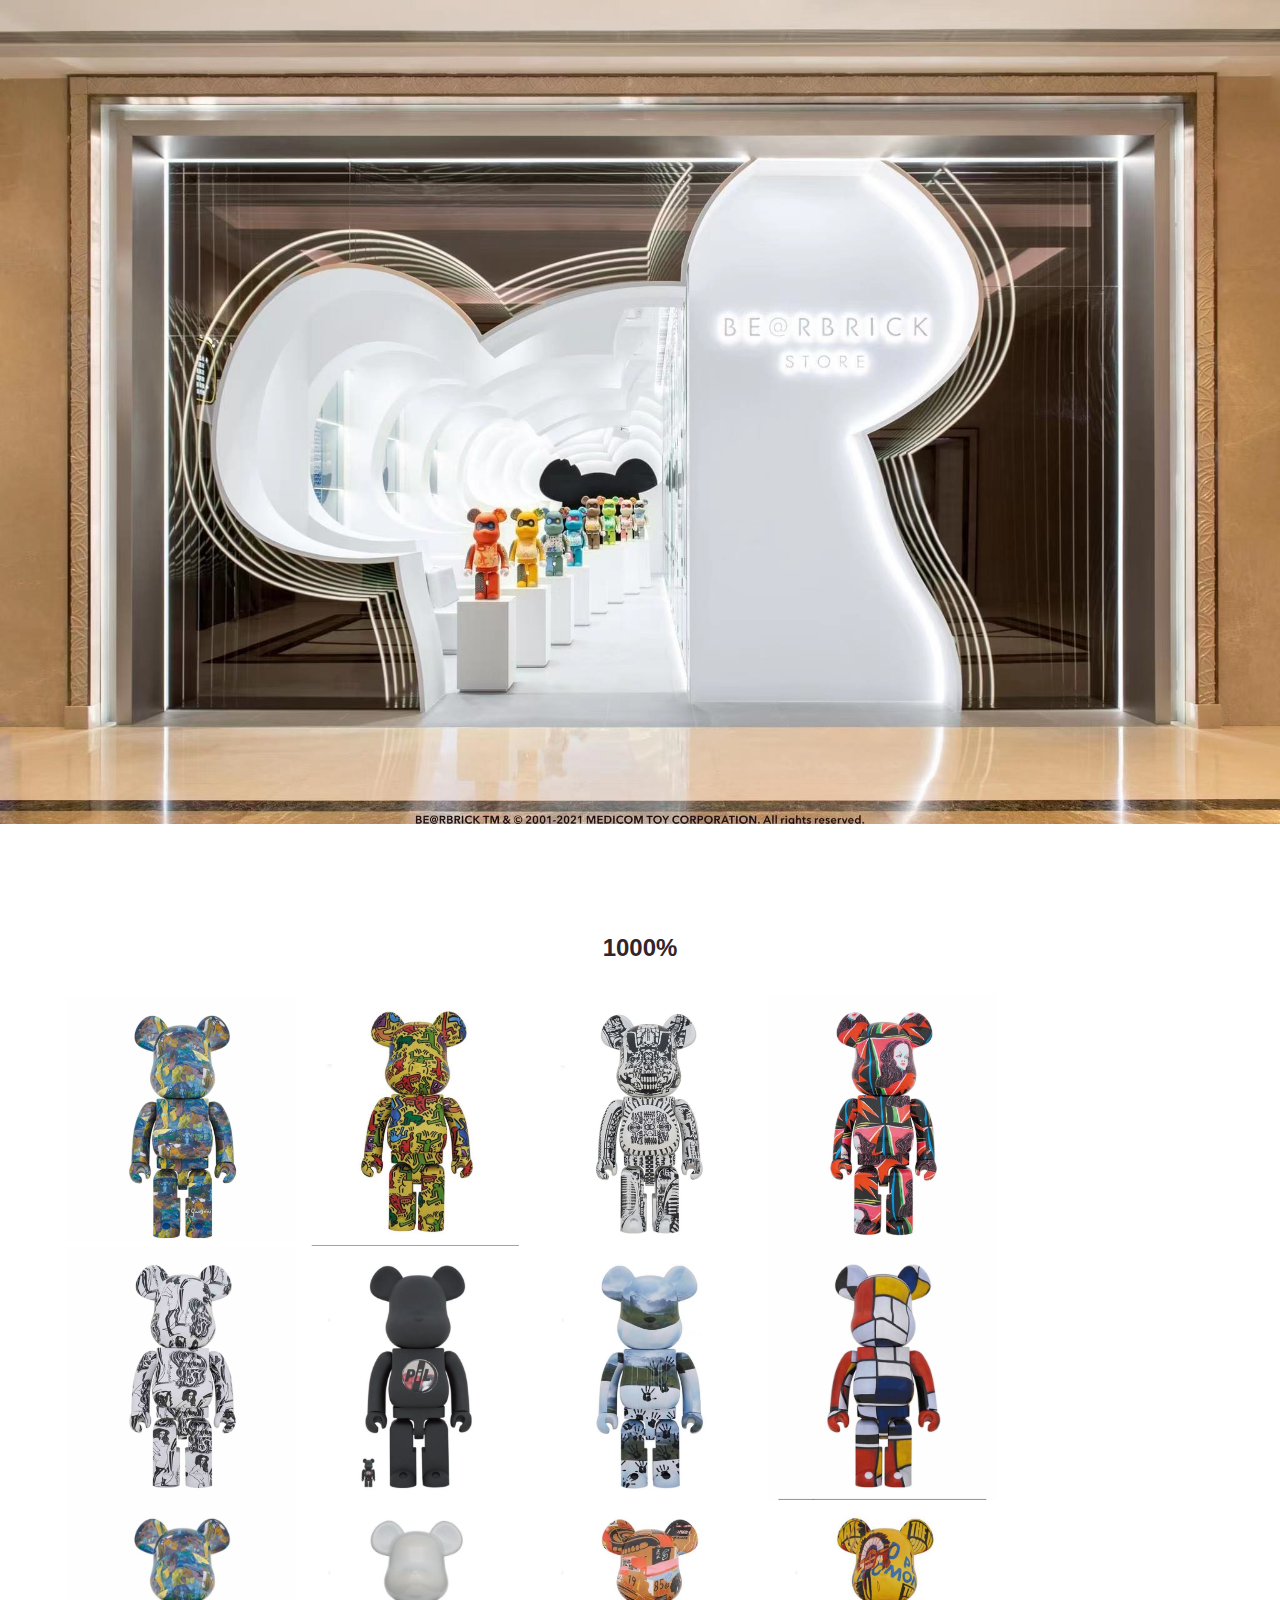
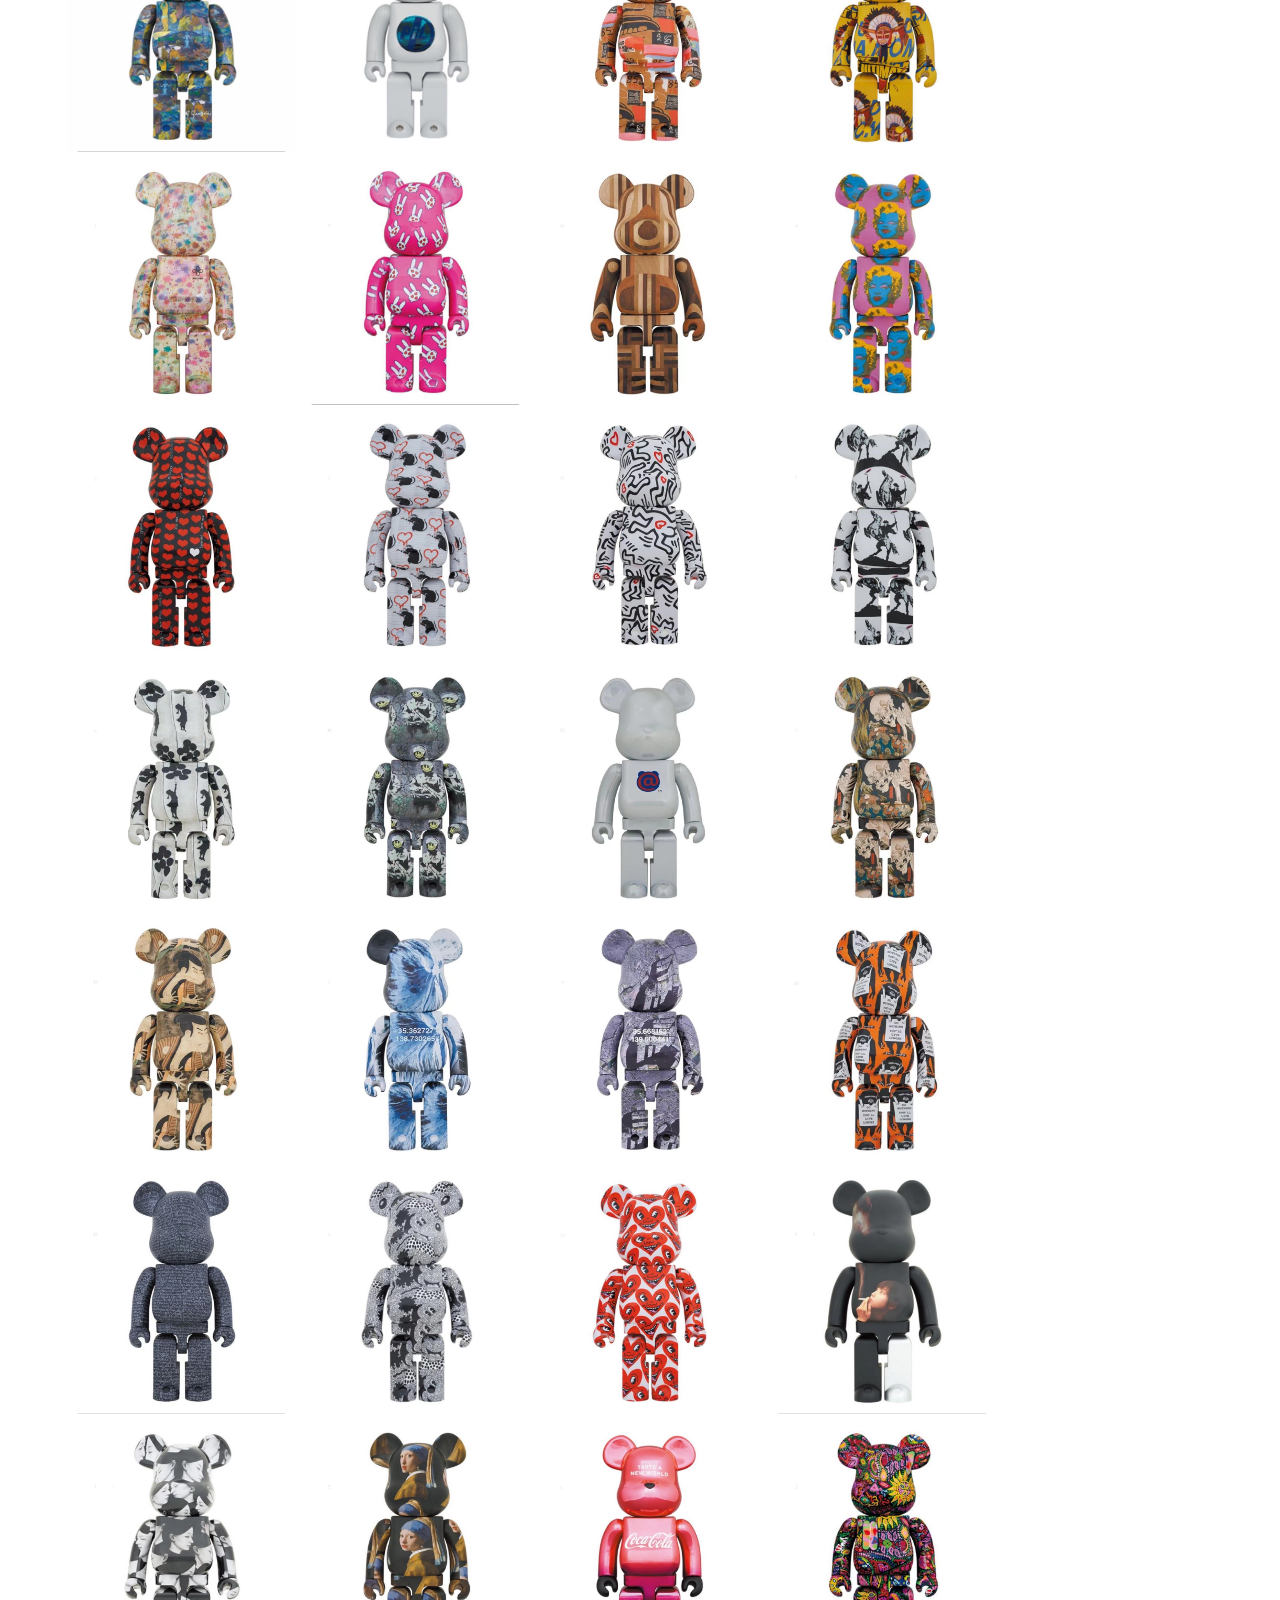
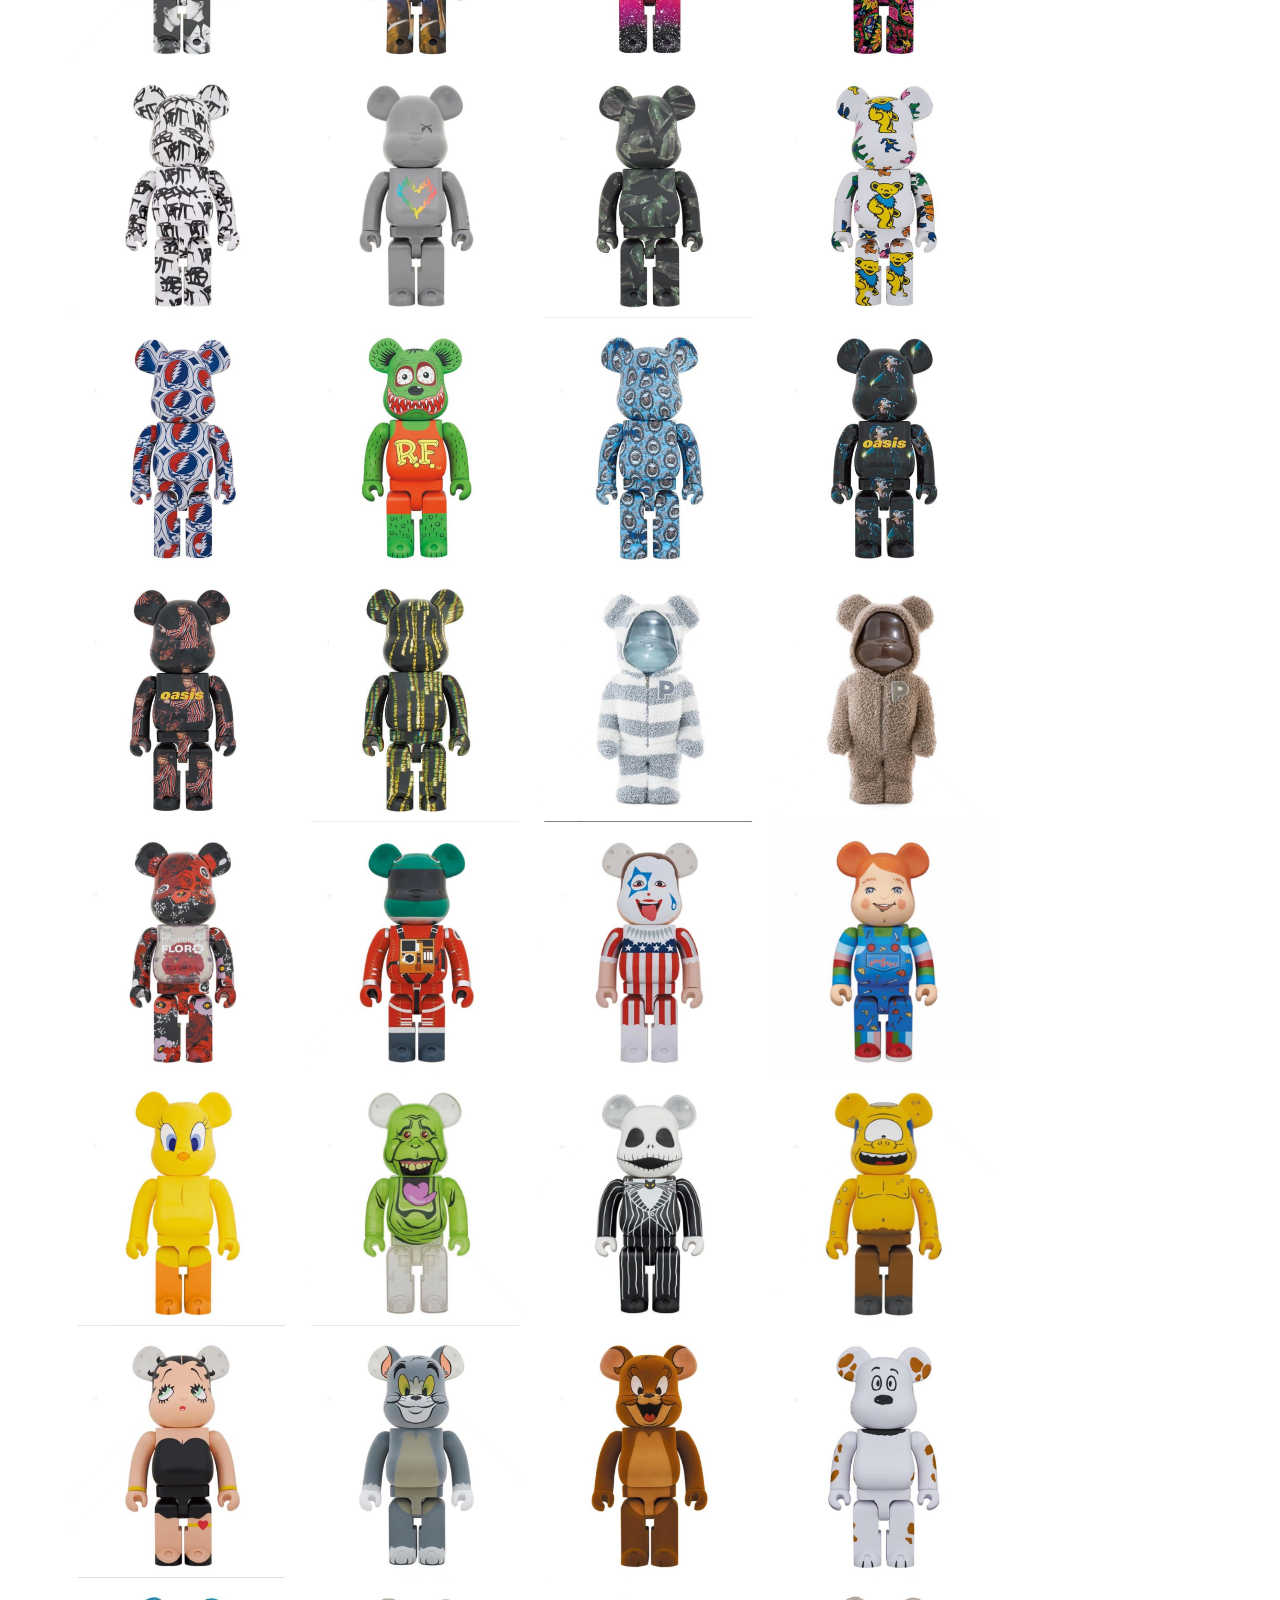
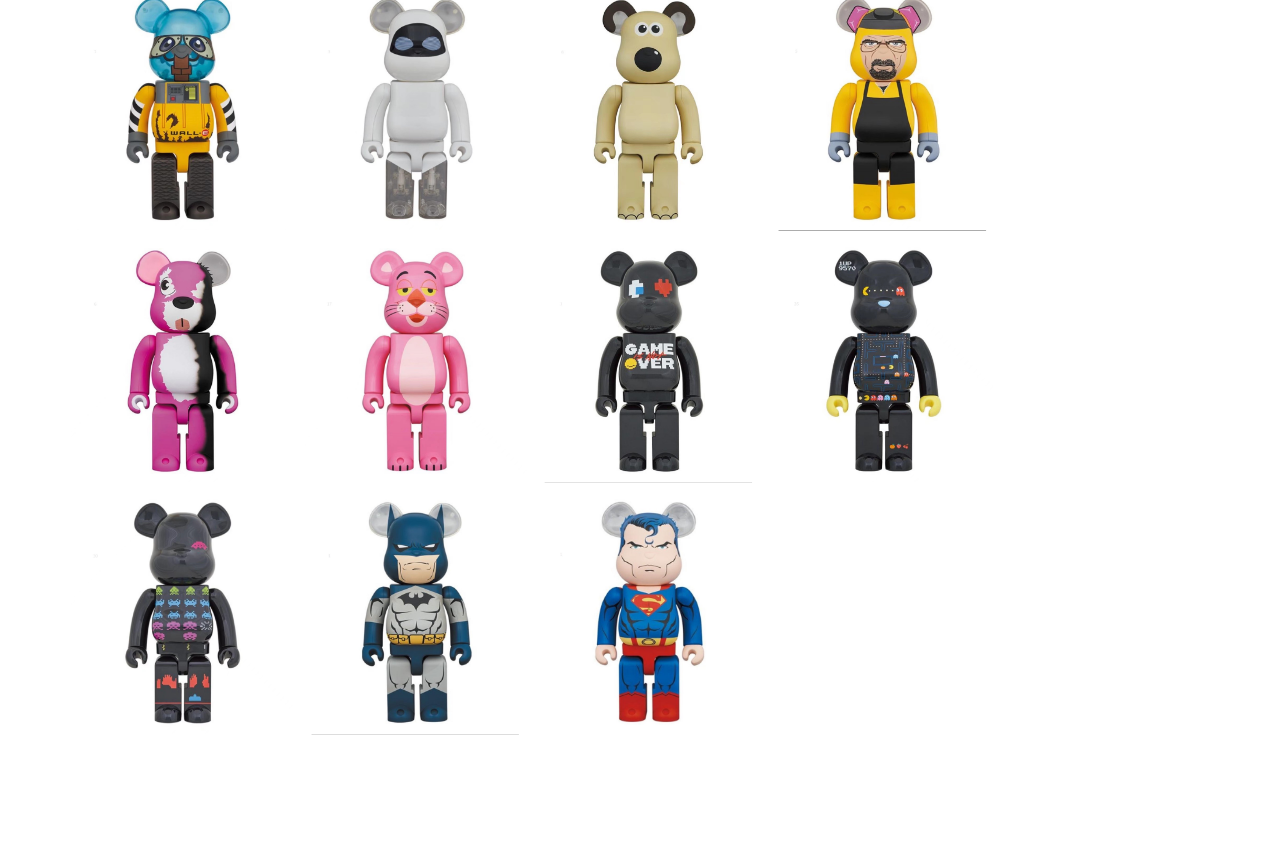
==== commit 3efa99e8: "can" ====
--- a/1000/index.html
+++ b/1000/index.html
@@ -15,7 +15,7 @@
 
 	<!-- Main Stylesheets -->
 	<link rel="stylesheet" href="static/css/style.css">
-	<link rel="stylesheet" href="static/css/123.css">
+
 
 
 
@@ -29,10 +29,8 @@
 
 
 	<!-- 介面背景 -->
-	<section class="hero-section set-bg " data-setbg="img/background.JPG">
+	<section class="hero-section set-bg " data-setbg="img/background.jpg">
 		<div class="big weclome">
-
-
 		</div>
 	</section>
 	<!-- 介面背景 end -->
@@ -44,7 +42,7 @@
 				<h4>1000%</h4>
 			</div>
 			<div class="one">
-				<img src="img/1.JPG" width="20%">
+				<img src="img/1.jpeg" width="20%">
 				<img src="img/2.JPG" width="20%">
 				<img src="img/3.JPG" width="20%">
 				<img src="img/4.JPG" width="20%">
@@ -54,6 +52,67 @@
 				<img src="img/8.JPG" width="20%">
 				<img src="img/9.JPG" width="20%">
 				<img src="img/10.JPG" width="20%">
+				<img src="img/11.JPG" width="20%">
+				<img src="img/12.JPG" width="20%">
+				<img src="img/13.JPG" width="20%">
+				<img src="img/14.JPG" width="20%">
+				<img src="img/15.JPG" width="20%">
+				<img src="img/16.JPG" width="20%">
+				<img src="img/17.JPG" width="20%">
+				<img src="img/18.JPG" width="20%">
+				<img src="img/19.JPG" width="20%">
+				<img src="img/20.JPG" width="20%">
+				<img src="img/21.JPG" width="20%">
+				<img src="img/22.JPG" width="20%">
+				<img src="img/23.JPG" width="20%">
+				<img src="img/24.JPG" width="20%">
+				<img src="img/25.JPG" width="20%">
+				<img src="img/26.JPG" width="20%">
+				<img src="img/27.JPG" width="20%">
+				<img src="img/28.JPG" width="20%">
+				<img src="img/29.JPG" width="20%">
+				<img src="img/30.JPG" width="20%">
+				<img src="img/31.JPG" width="20%">
+				<img src="img/32.JPG" width="20%">
+				<img src="img/33.JPG" width="20%">
+				<img src="img/34.JPG" width="20%">
+				<img src="img/35.JPG" width="20%">
+				<img src="img/36.JPG" width="20%">
+				<img src="img/37.JPG" width="20%">
+				<img src="img/38.JPG" width="20%">
+				<img src="img/39.JPG" width="20%">
+				<img src="img/40.JPG" width="20%">
+				<img src="img/41.JPG" width="20%">
+				<img src="img/42.JPG" width="20%">
+				<img src="img/43.JPG" width="20%">
+				<img src="img/44.JPG" width="20%">
+				<img src="img/45.JPG" width="20%">
+				<img src="img/46.JPG" width="20%">
+				<img src="img/47.JPG" width="20%">
+				<img src="img/48.JPG" width="20%">
+				<img src="img/49.JPG" width="20%">
+				<img src="img/50.JPG" width="20%">
+				<img src="img/51.JPG" width="20%">
+				<img src="img/52.JPG" width="20%">
+				<img src="img/53.JPG" width="20%">
+				<img src="img/54.JPG" width="20%">
+				<img src="img/55.JPG" width="20%">
+				<img src="img/56.JPG" width="20%">
+				<img src="img/57.JPG" width="20%">
+				<img src="img/58.JPG" width="20%">
+				<img src="img/59.JPG" width="20%">
+				<img src="img/60.JPG" width="20%">
+				<img src="img/61.JPG" width="20%">
+				<img src="img/62.JPG" width="20%">
+				<img src="img/63.JPG" width="20%">
+				<img src="img/64.JPG" width="20%">
+				<img src="img/65.JPG" width="20%">
+				<img src="img/66.JPG" width="20%">
+				<img src="img/67.JPG" width="20%">
+				<img src="img/68.JPG" width="20%">
+				<img src="img/69.JPG" width="20%">
+				<img src="img/70.JPG" width="20%">
+				<img src="img/71.JPG" width="20%">
 			</div>
 			
 	</section>
--- a/1000/static/css/style.css
+++ b/1000/static/css/style.css
@@ -1,14 +1,3 @@
-/* =================================
-------------------------------------
-  Mondy - Real Estate HTML Template
-  Version: 1.0
- ------------------------------------
- ====================================*/
-
-/*----------------------------------------*/
-
-/* Template default CSS
-/*----------------------------------------*/
 
 html,
 body {
@@ -53,12 +42,6 @@
 	font-size: 16px;
 }
 
-p {
-	font-size: 15px;
-	color: #6a6a6a;
-	line-height: 2;
-}
-
 img {
 	max-width: 100%;
 }
@@ -88,17 +71,10 @@
 
 .section-title {
 	text-align: center;
-	margin-bottom: 65px;
-}
-
-.section-title h2 {
-	font-size: 72px;
-}
-
-.section-title p {
-	padding: 25px 30px 10px;
-	margin-bottom: 0;
-}
+	margin-bottom: 30px;
+}
+
+
 
 .set-bg {
 	background-repeat:no-repeat;
@@ -1505,4 +1481,8 @@
 	.contact-form .site-btn {
 		min-width: auto;
 	}
+}
+
+.one img{
+	margin: auto;
 }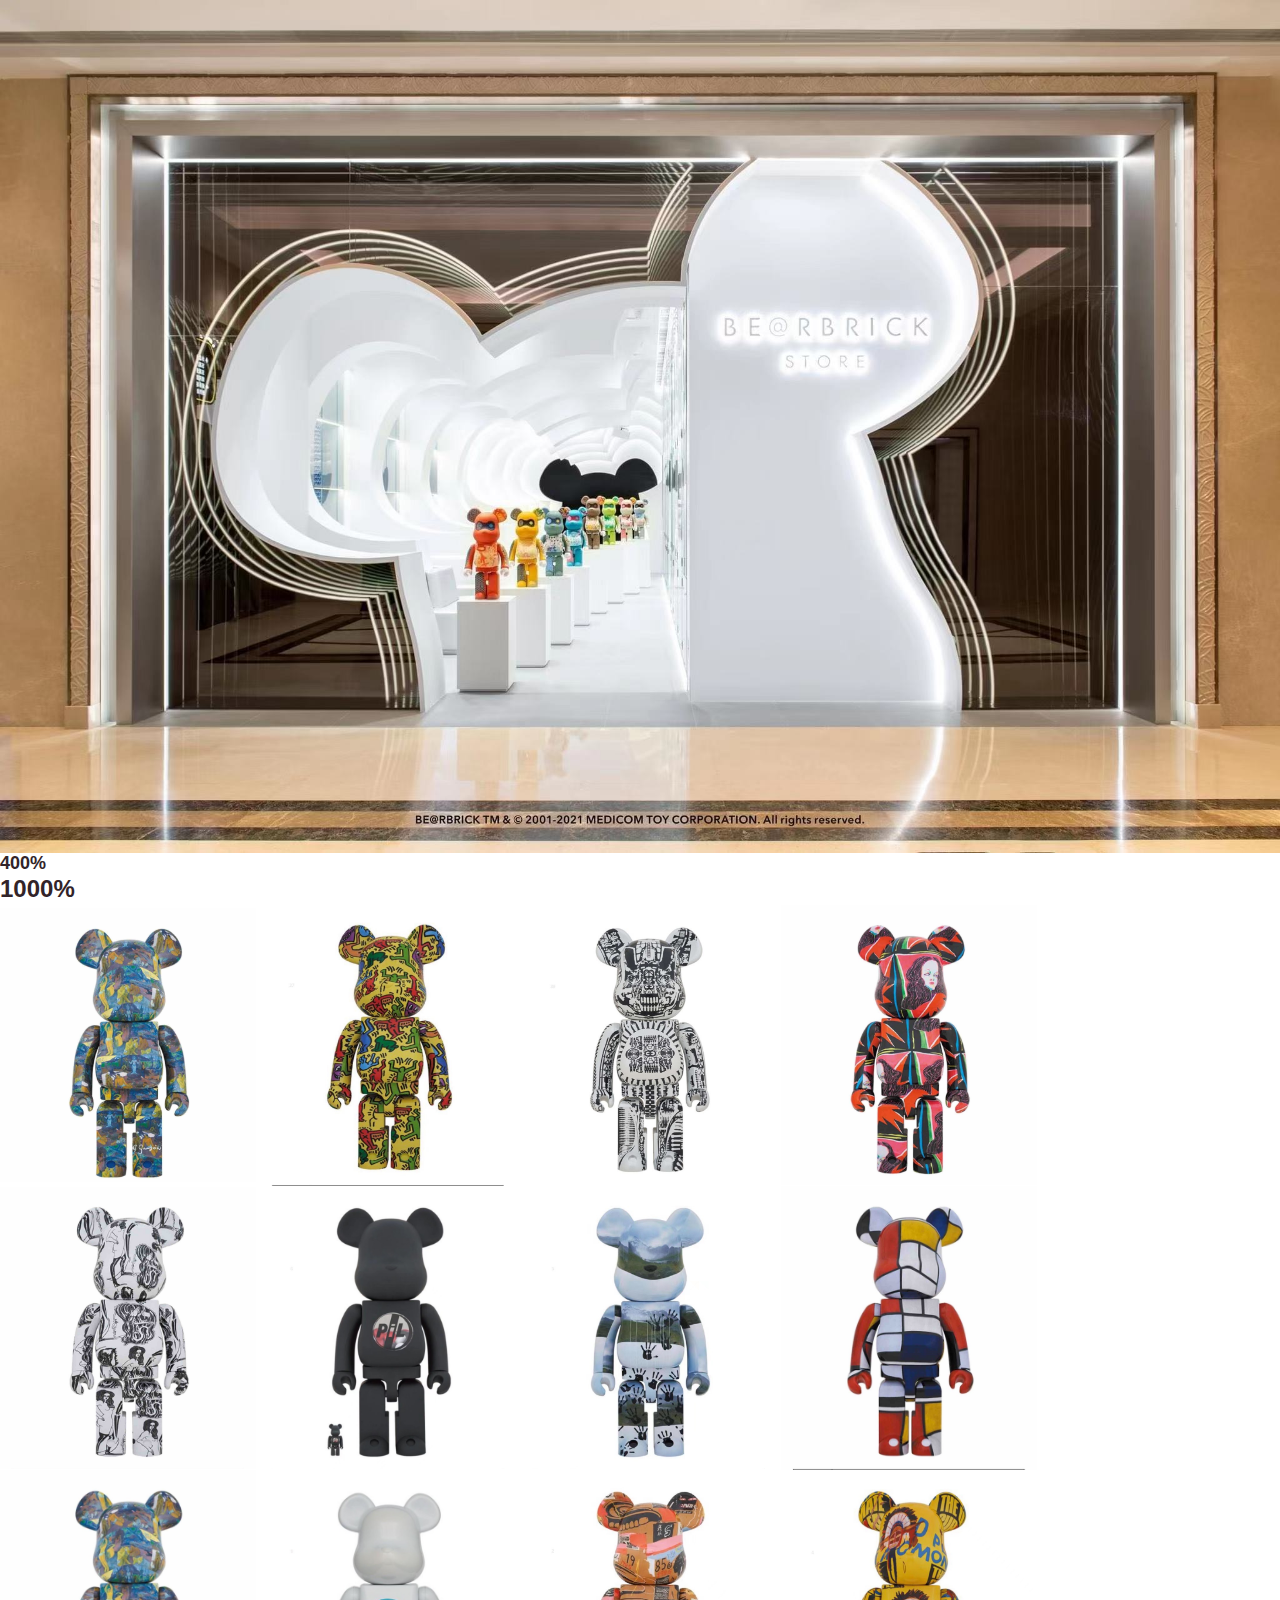
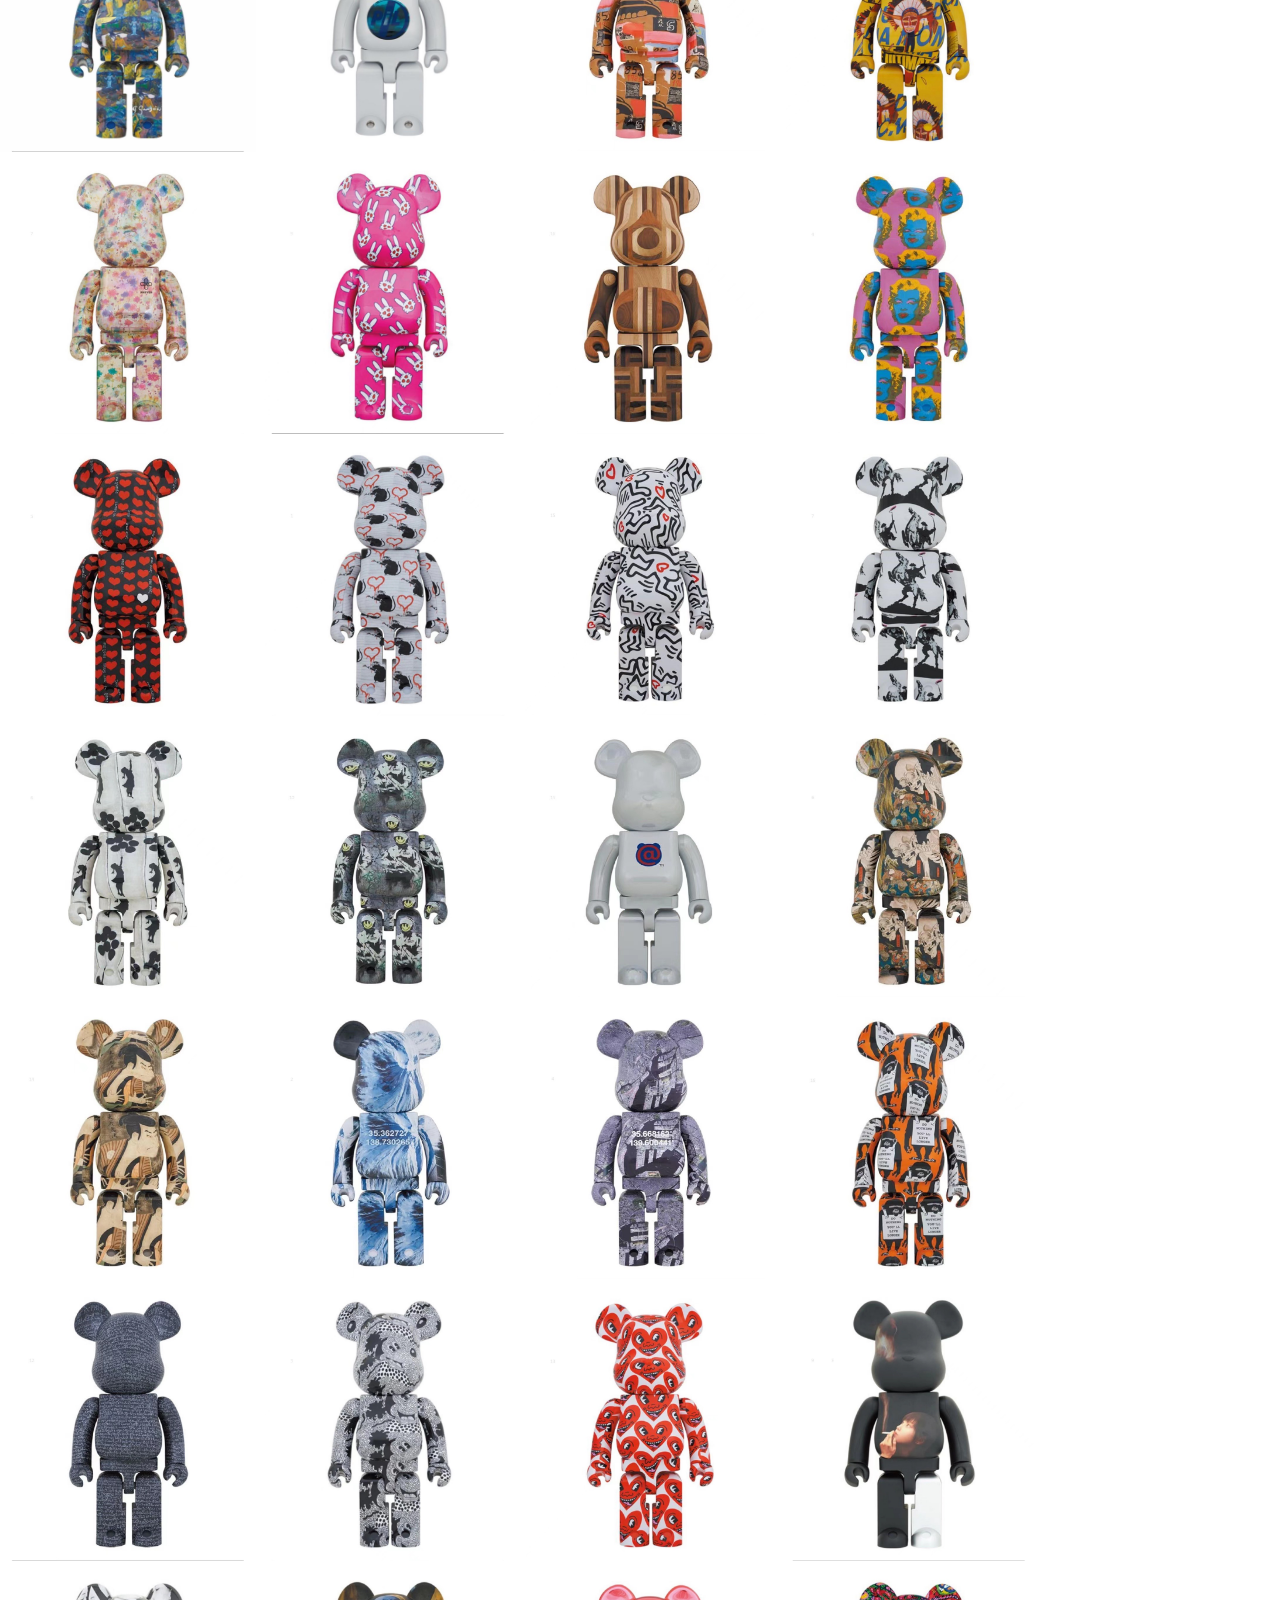
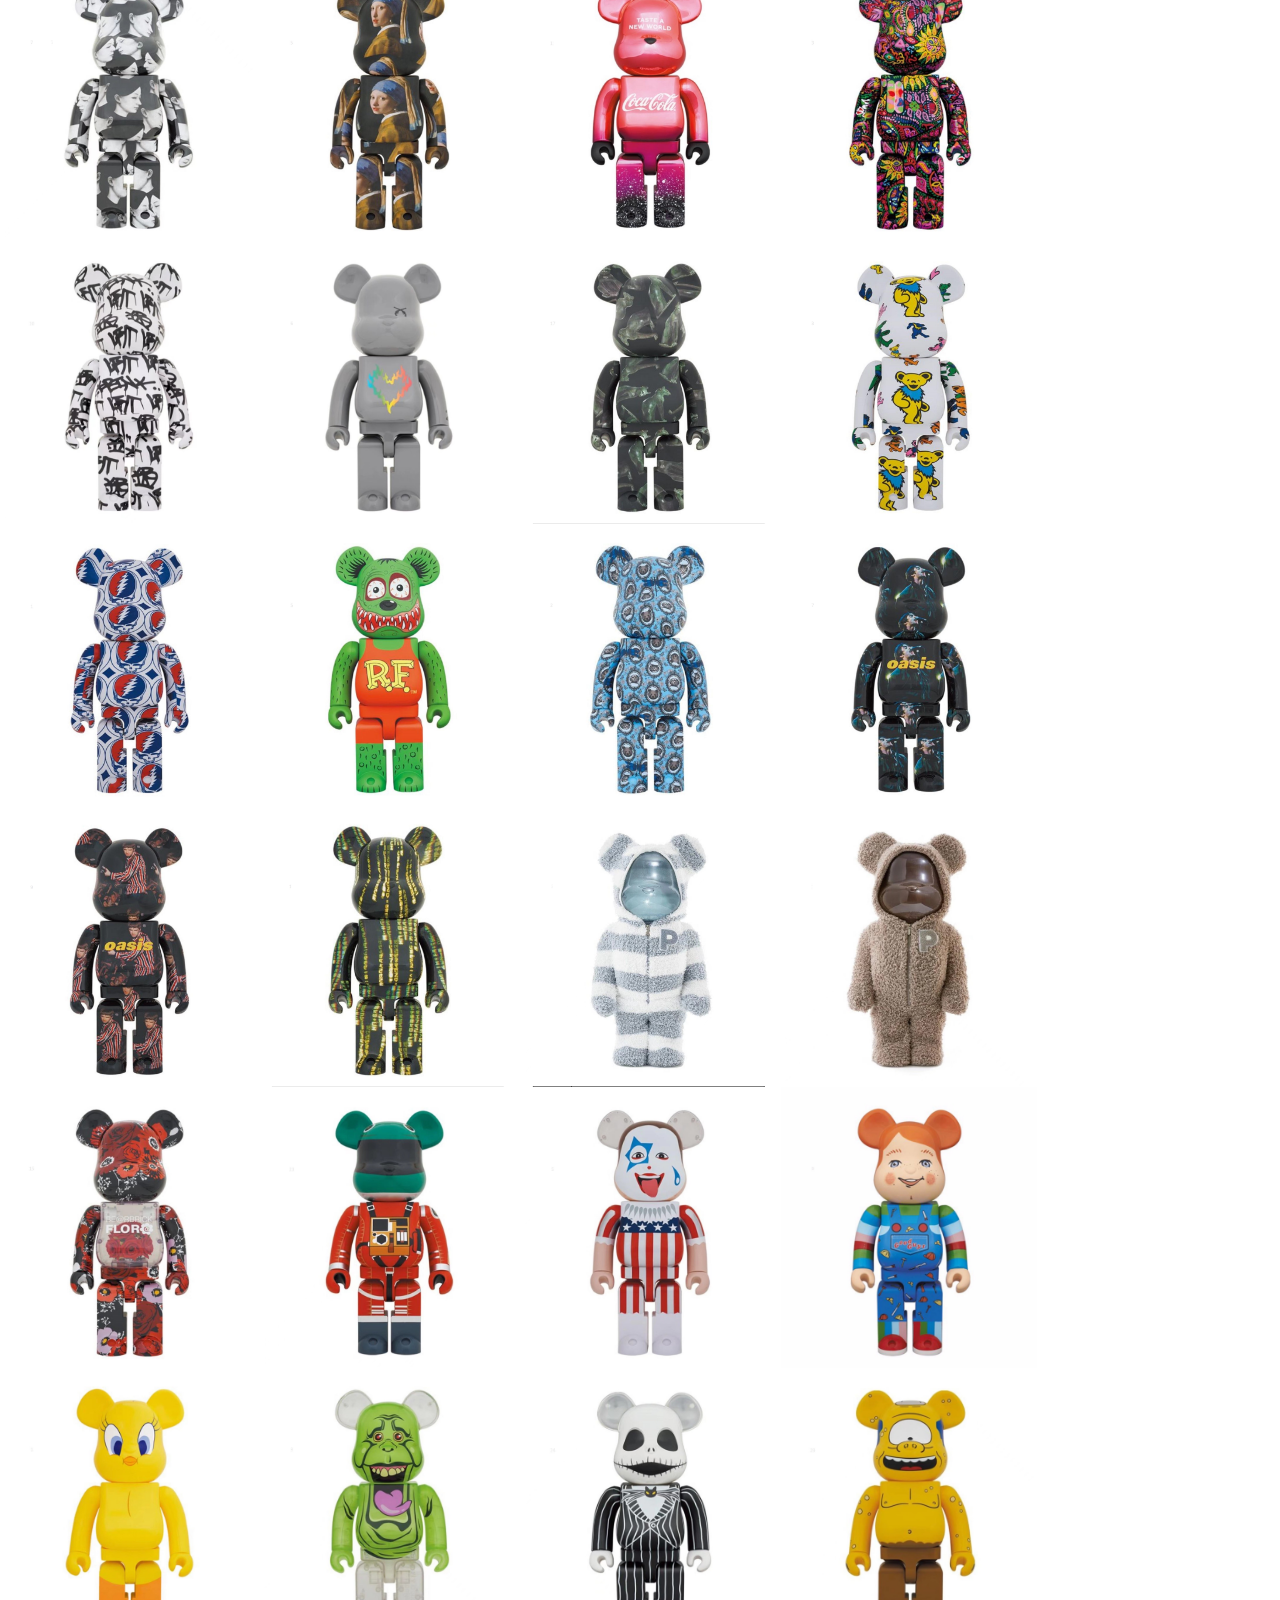
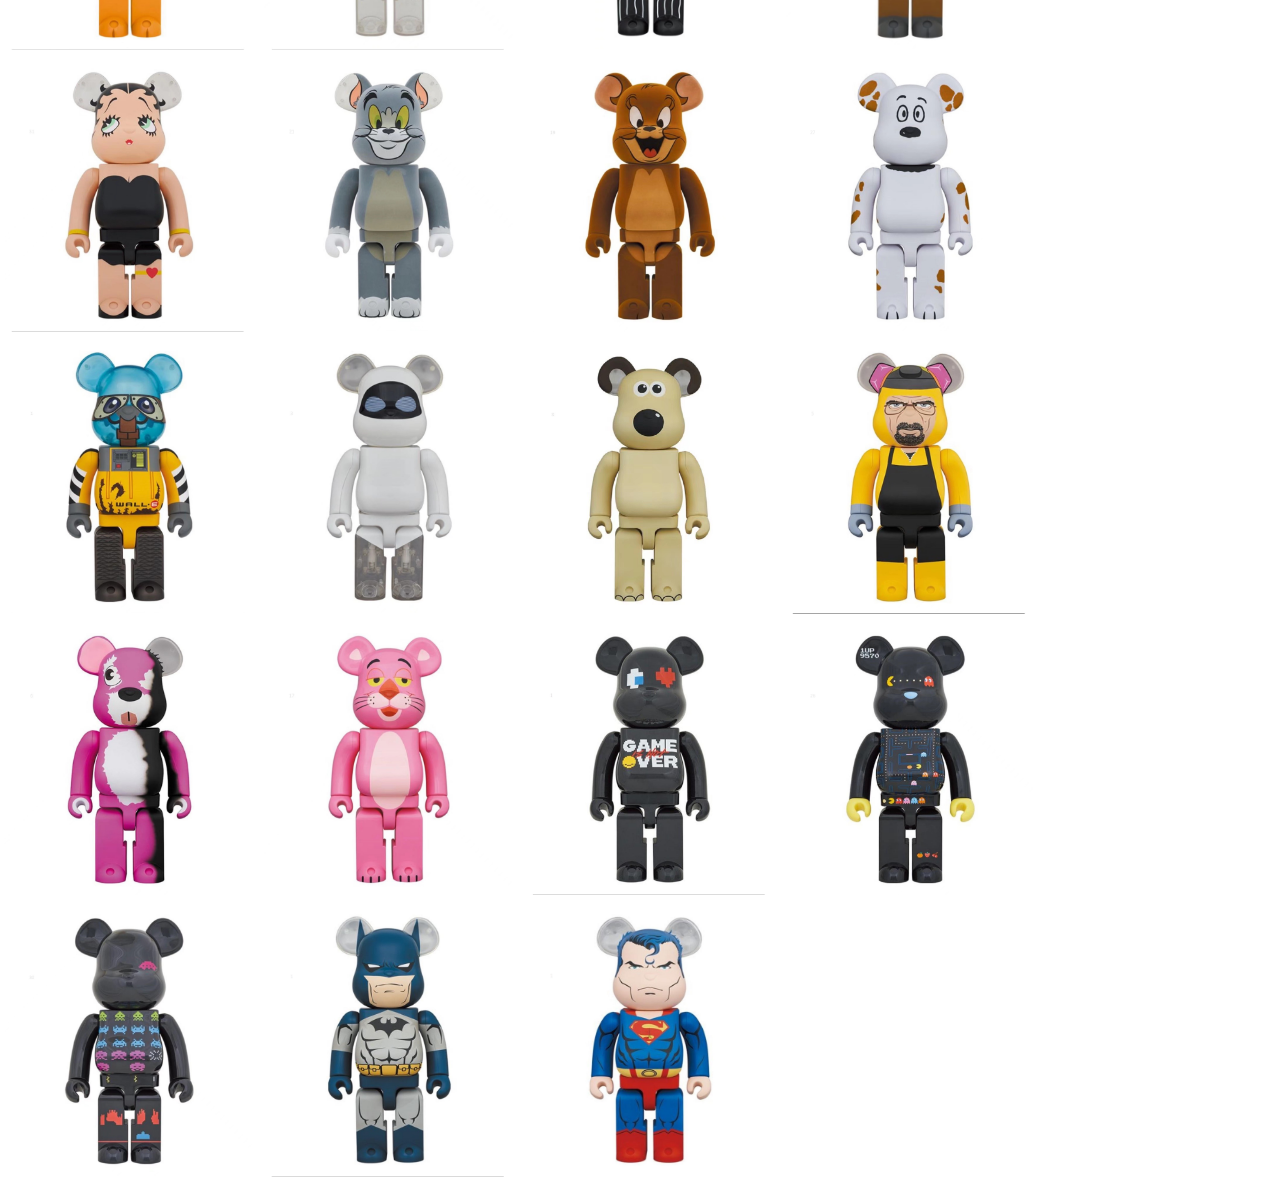
==== commit 4412f88e: "new2" ====
--- a/1000/index.html
+++ b/1000/index.html
@@ -2,7 +2,7 @@
 <html lang="zxx">
 
 <head>
-	<title>Mondy | Real Estate HTML Template</title>
+	<title>澳門bearbrick@janice</title>
 	<meta charset="UTF-8">
 	<meta name="description" content="Real estate HTML Template">
 	<meta name="keywords" content="real estate, html">
@@ -22,100 +22,96 @@
 </head>
 
 <body padding:auto;>
-	<!-- Page Preloder -->
-	<div id="preloder">
-		<div class="loader"></div>
-	</div>
 
 
 	<!-- 介面背景 -->
-	<section class="hero-section set-bg " data-setbg="img/background.jpg">
-		<div class="big weclome">
-		</div>
-	</section>
+	<div class="background">
+		<img src="img/background.jpg" width="100%">
+	</div>
 	<!-- 介面背景 end -->
+	<!--超連結-->
+	<a href="https://janice1000.github.io/bearbrick.github.io/400/index">
+		<h5>400%</h5>
+	</a>
+	<!--標題-->
+	<div class="first-title">
+		<h4>1000%</h4>
+	<!--標題 end-->
+	<div class="one">
+		<img src="img/1.jpeg" width="20%">
+		<img src="img/2.JPG" width="20%">
+		<img src="img/3.JPG" width="20%">
+		<img src="img/4.JPG" width="20%">
+		<img src="img/5.JPG" width="20%">
+		<img src="img/6.JPG" width="20%">
+		<img src="img/7.JPG" width="20%">
+		<img src="img/8.JPG" width="20%">
+		<img src="img/9.JPG" width="20%">
+		<img src="img/10.JPG" width="20%">
+		<img src="img/11.JPG" width="20%">
+		<img src="img/12.JPG" width="20%">
+		<img src="img/13.JPG" width="20%">
+		<img src="img/14.JPG" width="20%">
+		<img src="img/15.JPG" width="20%">
+		<img src="img/16.JPG" width="20%">
+		<img src="img/17.JPG" width="20%">
+		<img src="img/18.JPG" width="20%">
+		<img src="img/19.JPG" width="20%">
+		<img src="img/20.JPG" width="20%">
+		<img src="img/21.JPG" width="20%">
+		<img src="img/22.JPG" width="20%">
+		<img src="img/23.JPG" width="20%">
+		<img src="img/24.JPG" width="20%">
+		<img src="img/25.JPG" width="20%">
+		<img src="img/26.JPG" width="20%">
+		<img src="img/27.JPG" width="20%">
+		<img src="img/28.JPG" width="20%">
+		<img src="img/29.JPG" width="20%">
+		<img src="img/30.JPG" width="20%">
+		<img src="img/31.JPG" width="20%">
+		<img src="img/32.JPG" width="20%">
+		<img src="img/33.JPG" width="20%">
+		<img src="img/34.JPG" width="20%">
+		<img src="img/35.JPG" width="20%">
+		<img src="img/36.JPG" width="20%">
+		<img src="img/37.JPG" width="20%">
+		<img src="img/38.JPG" width="20%">
+		<img src="img/39.JPG" width="20%">
+		<img src="img/40.JPG" width="20%">
+		<img src="img/41.JPG" width="20%">
+		<img src="img/42.JPG" width="20%">
+		<img src="img/43.JPG" width="20%">
+		<img src="img/44.JPG" width="20%">
+		<img src="img/45.JPG" width="20%">
+		<img src="img/46.JPG" width="20%">
+		<img src="img/47.JPG" width="20%">
+		<img src="img/48.JPG" width="20%">
+		<img src="img/49.JPG" width="20%">
+		<img src="img/50.JPG" width="20%">
+		<img src="img/51.JPG" width="20%">
+		<img src="img/52.JPG" width="20%">
+		<img src="img/53.JPG" width="20%">
+		<img src="img/54.JPG" width="20%">
+		<img src="img/55.JPG" width="20%">
+		<img src="img/56.JPG" width="20%">
+		<img src="img/57.JPG" width="20%">
+		<img src="img/58.JPG" width="20%">
+		<img src="img/59.JPG" width="20%">
+		<img src="img/60.JPG" width="20%">
+		<img src="img/61.JPG" width="20%">
+		<img src="img/62.JPG" width="20%">
+		<img src="img/63.JPG" width="20%">
+		<img src="img/64.JPG" width="20%">
+		<img src="img/65.JPG" width="20%">
+		<img src="img/66.JPG" width="20%">
+		<img src="img/67.JPG" width="20%">
+		<img src="img/68.JPG" width="20%">
+		<img src="img/69.JPG" width="20%">
+		<img src="img/70.JPG" width="20%">
+		<img src="img/71.JPG" width="20%">
+	</div>
+</div>
 
-	<!-- 圖片區 -->
-	<section class="intro-section spad">
-		<div class="container">
-			<div class="section-title">
-				<h4>1000%</h4>
-			</div>
-			<div class="one">
-				<img src="img/1.jpeg" width="20%">
-				<img src="img/2.JPG" width="20%">
-				<img src="img/3.JPG" width="20%">
-				<img src="img/4.JPG" width="20%">
-				<img src="img/5.JPG" width="20%">
-				<img src="img/6.JPG" width="20%">
-				<img src="img/7.JPG" width="20%">
-				<img src="img/8.JPG" width="20%">
-				<img src="img/9.JPG" width="20%">
-				<img src="img/10.JPG" width="20%">
-				<img src="img/11.JPG" width="20%">
-				<img src="img/12.JPG" width="20%">
-				<img src="img/13.JPG" width="20%">
-				<img src="img/14.JPG" width="20%">
-				<img src="img/15.JPG" width="20%">
-				<img src="img/16.JPG" width="20%">
-				<img src="img/17.JPG" width="20%">
-				<img src="img/18.JPG" width="20%">
-				<img src="img/19.JPG" width="20%">
-				<img src="img/20.JPG" width="20%">
-				<img src="img/21.JPG" width="20%">
-				<img src="img/22.JPG" width="20%">
-				<img src="img/23.JPG" width="20%">
-				<img src="img/24.JPG" width="20%">
-				<img src="img/25.JPG" width="20%">
-				<img src="img/26.JPG" width="20%">
-				<img src="img/27.JPG" width="20%">
-				<img src="img/28.JPG" width="20%">
-				<img src="img/29.JPG" width="20%">
-				<img src="img/30.JPG" width="20%">
-				<img src="img/31.JPG" width="20%">
-				<img src="img/32.JPG" width="20%">
-				<img src="img/33.JPG" width="20%">
-				<img src="img/34.JPG" width="20%">
-				<img src="img/35.JPG" width="20%">
-				<img src="img/36.JPG" width="20%">
-				<img src="img/37.JPG" width="20%">
-				<img src="img/38.JPG" width="20%">
-				<img src="img/39.JPG" width="20%">
-				<img src="img/40.JPG" width="20%">
-				<img src="img/41.JPG" width="20%">
-				<img src="img/42.JPG" width="20%">
-				<img src="img/43.JPG" width="20%">
-				<img src="img/44.JPG" width="20%">
-				<img src="img/45.JPG" width="20%">
-				<img src="img/46.JPG" width="20%">
-				<img src="img/47.JPG" width="20%">
-				<img src="img/48.JPG" width="20%">
-				<img src="img/49.JPG" width="20%">
-				<img src="img/50.JPG" width="20%">
-				<img src="img/51.JPG" width="20%">
-				<img src="img/52.JPG" width="20%">
-				<img src="img/53.JPG" width="20%">
-				<img src="img/54.JPG" width="20%">
-				<img src="img/55.JPG" width="20%">
-				<img src="img/56.JPG" width="20%">
-				<img src="img/57.JPG" width="20%">
-				<img src="img/58.JPG" width="20%">
-				<img src="img/59.JPG" width="20%">
-				<img src="img/60.JPG" width="20%">
-				<img src="img/61.JPG" width="20%">
-				<img src="img/62.JPG" width="20%">
-				<img src="img/63.JPG" width="20%">
-				<img src="img/64.JPG" width="20%">
-				<img src="img/65.JPG" width="20%">
-				<img src="img/66.JPG" width="20%">
-				<img src="img/67.JPG" width="20%">
-				<img src="img/68.JPG" width="20%">
-				<img src="img/69.JPG" width="20%">
-				<img src="img/70.JPG" width="20%">
-				<img src="img/71.JPG" width="20%">
-			</div>
-			
-	</section>
 	<!-- 圖片區end -->
 
 	<script src="static/js/jquery-3.2.1.min.js"></script>
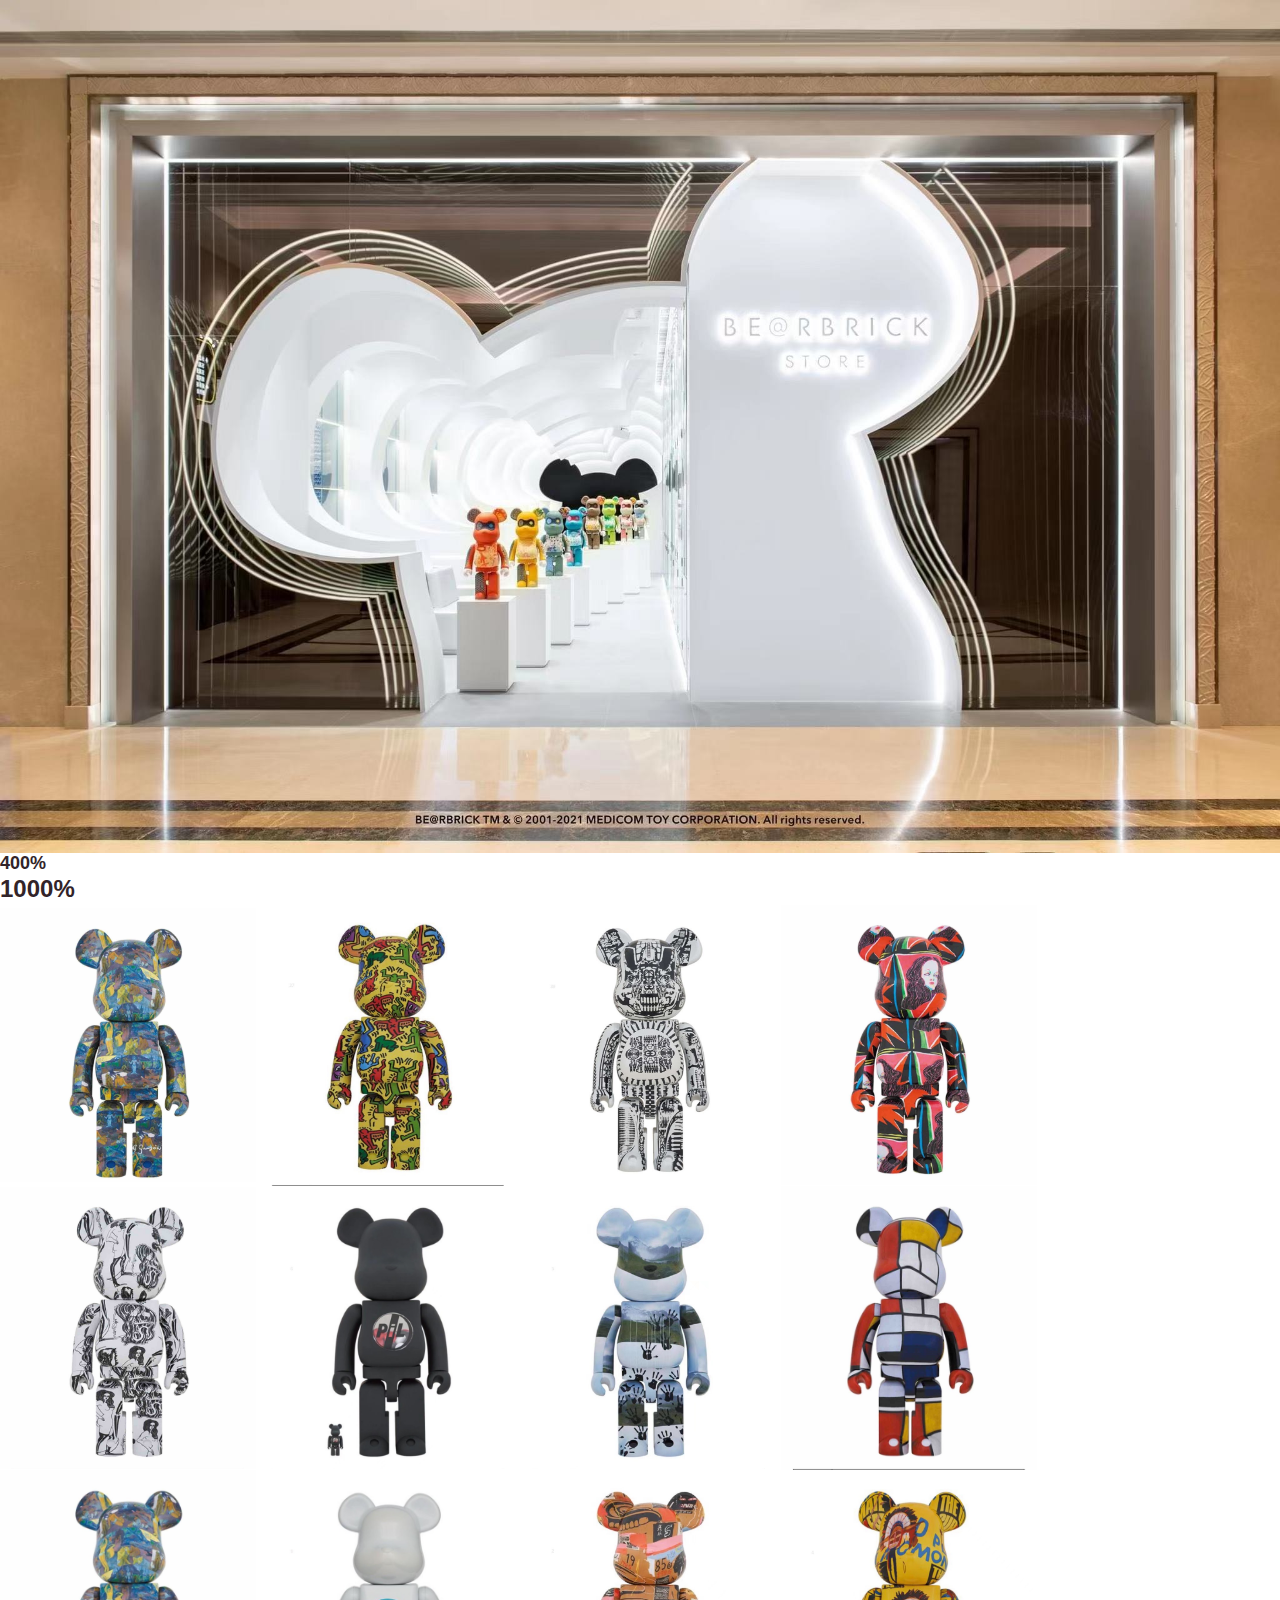
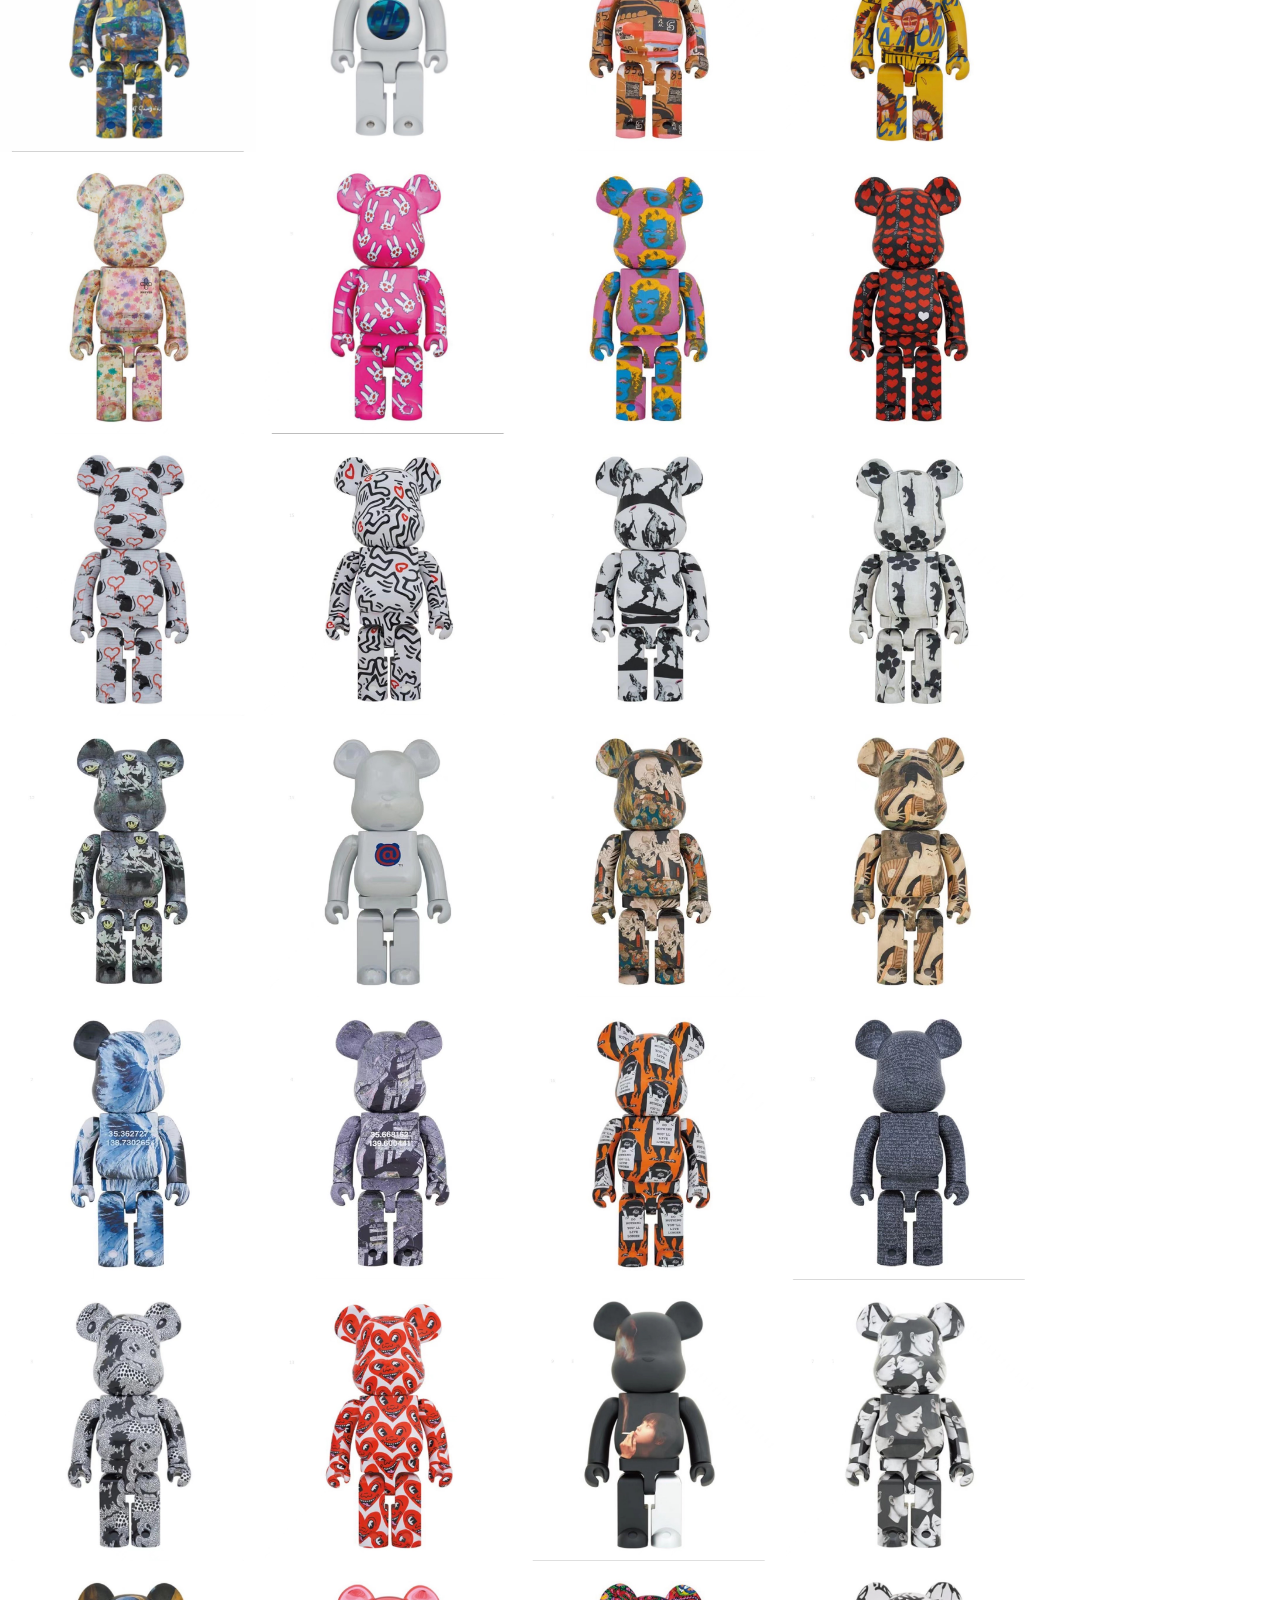
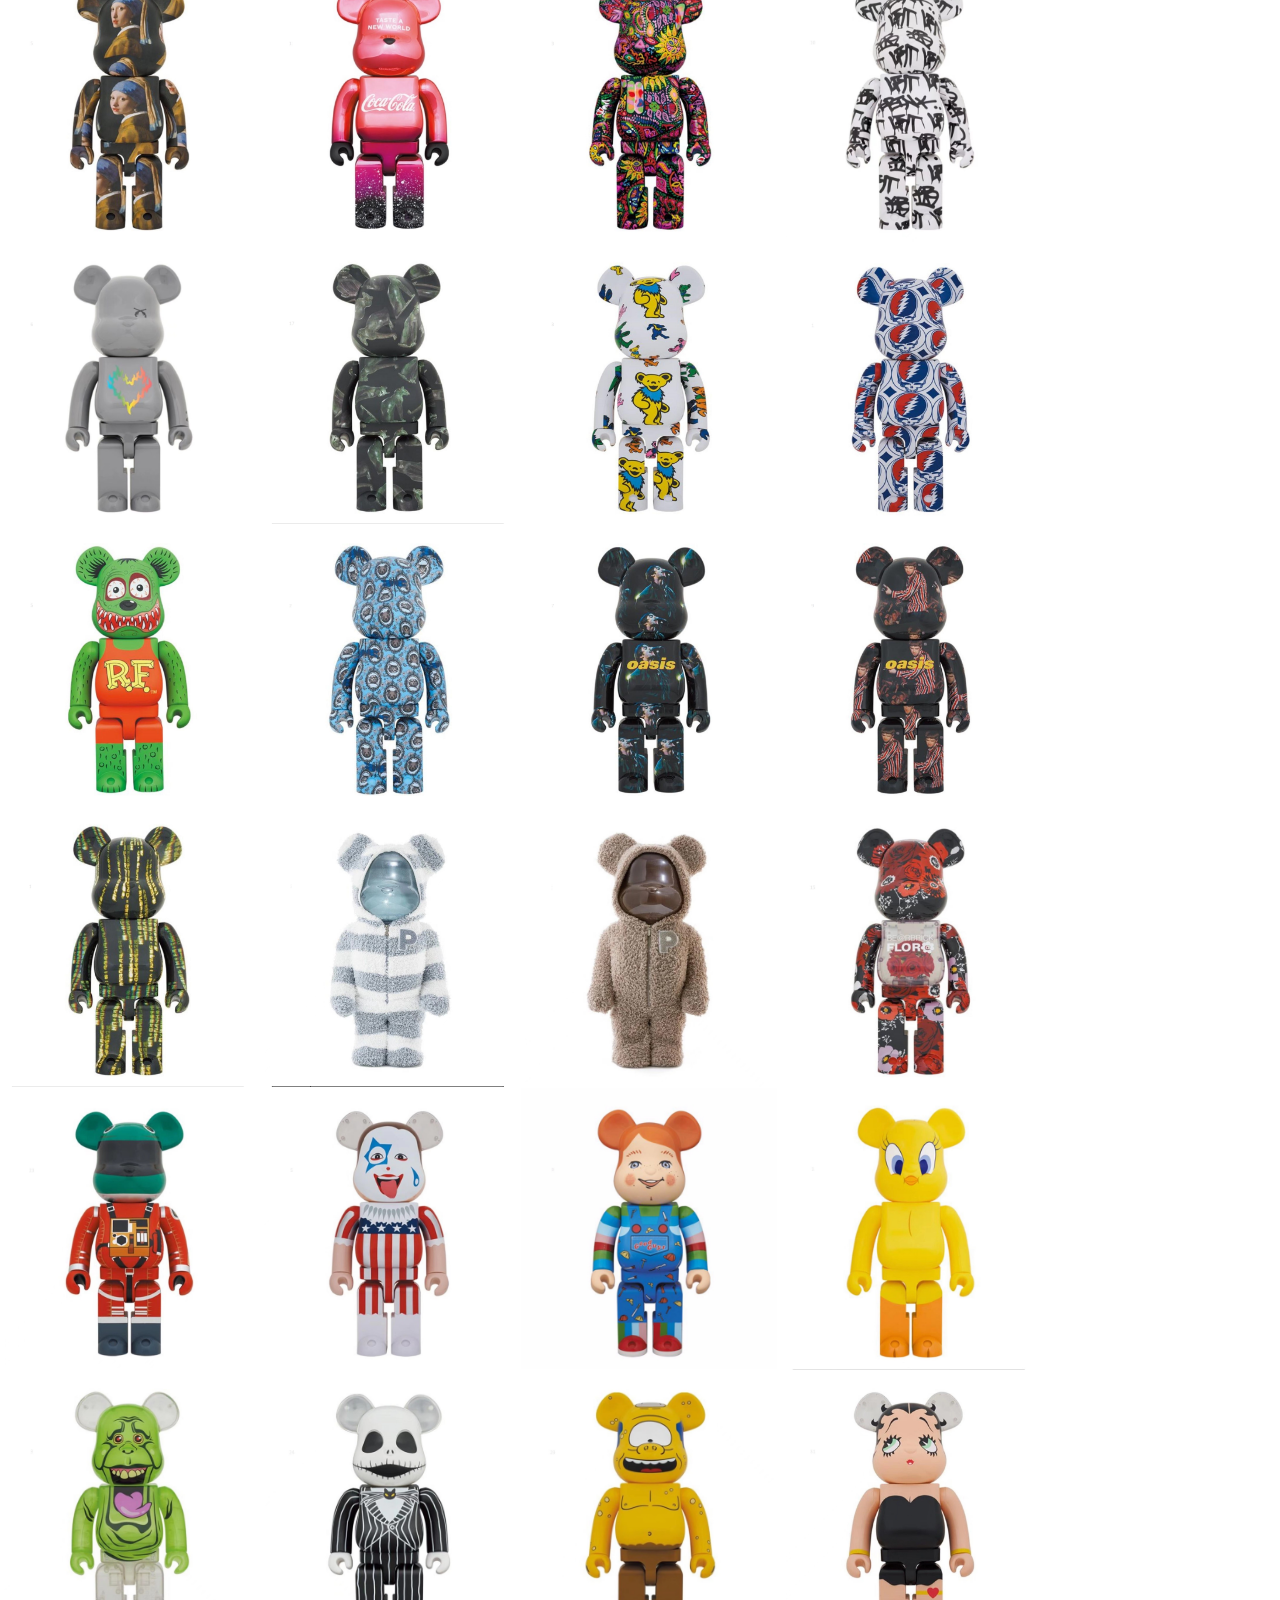
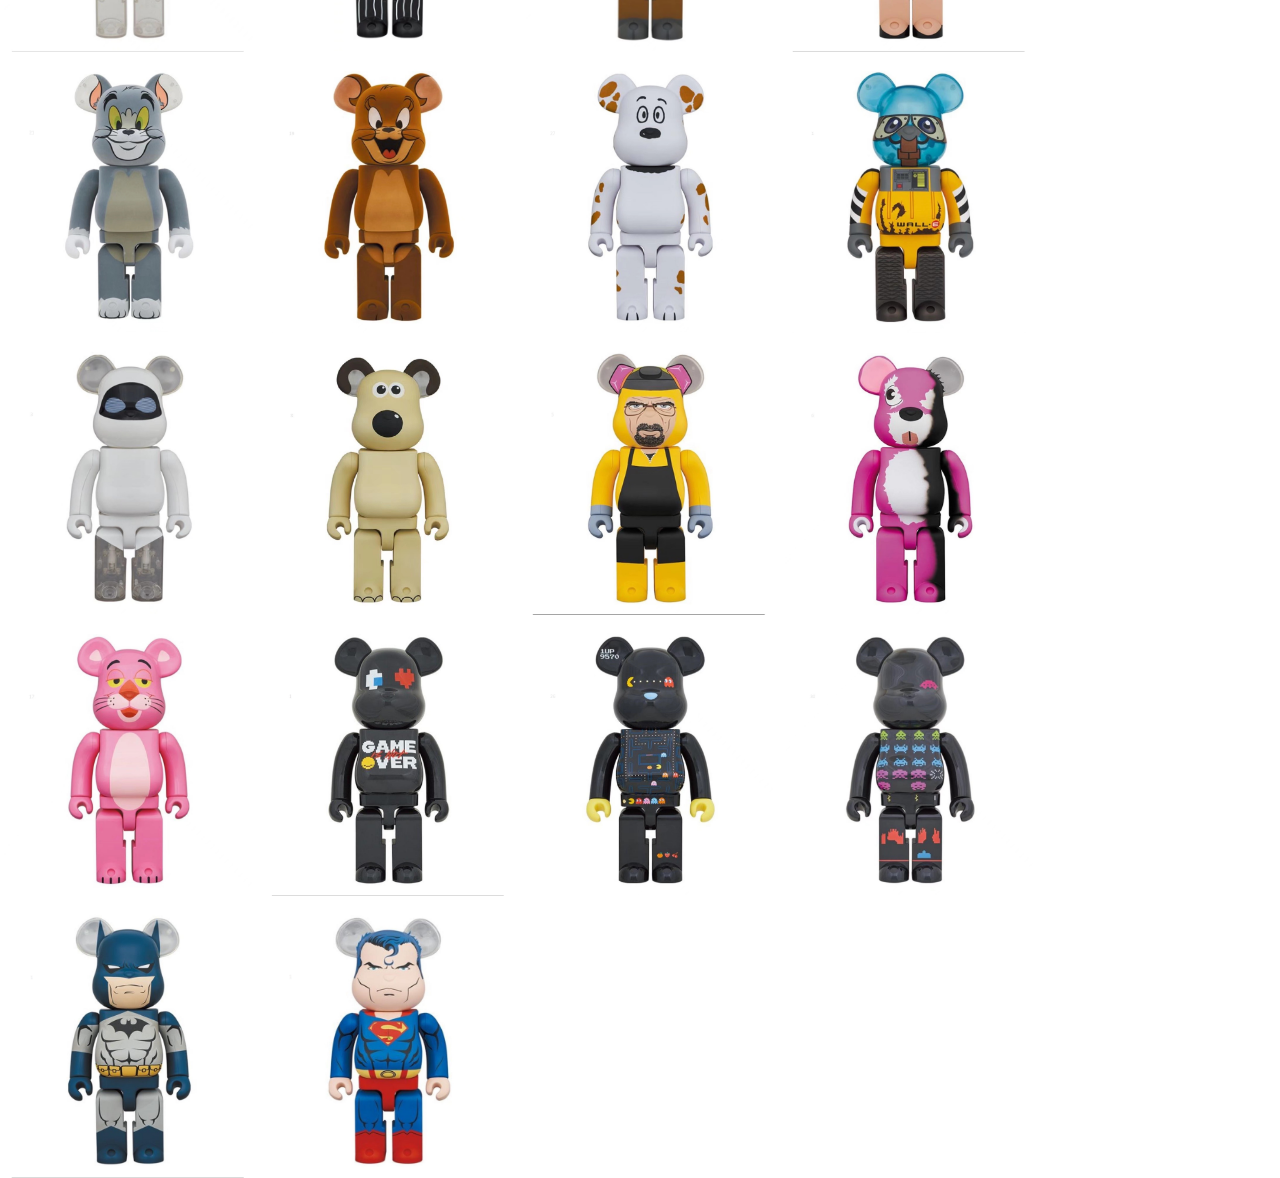
==== commit 18e76095: "new123" ====
--- a/1000/index.html
+++ b/1000/index.html
@@ -52,7 +52,7 @@
 		<img src="img/12.JPG" width="20%">
 		<img src="img/13.JPG" width="20%">
 		<img src="img/14.JPG" width="20%">
-		<img src="img/15.JPG" width="20%">
+
 		<img src="img/16.JPG" width="20%">
 		<img src="img/17.JPG" width="20%">
 		<img src="img/18.JPG" width="20%">
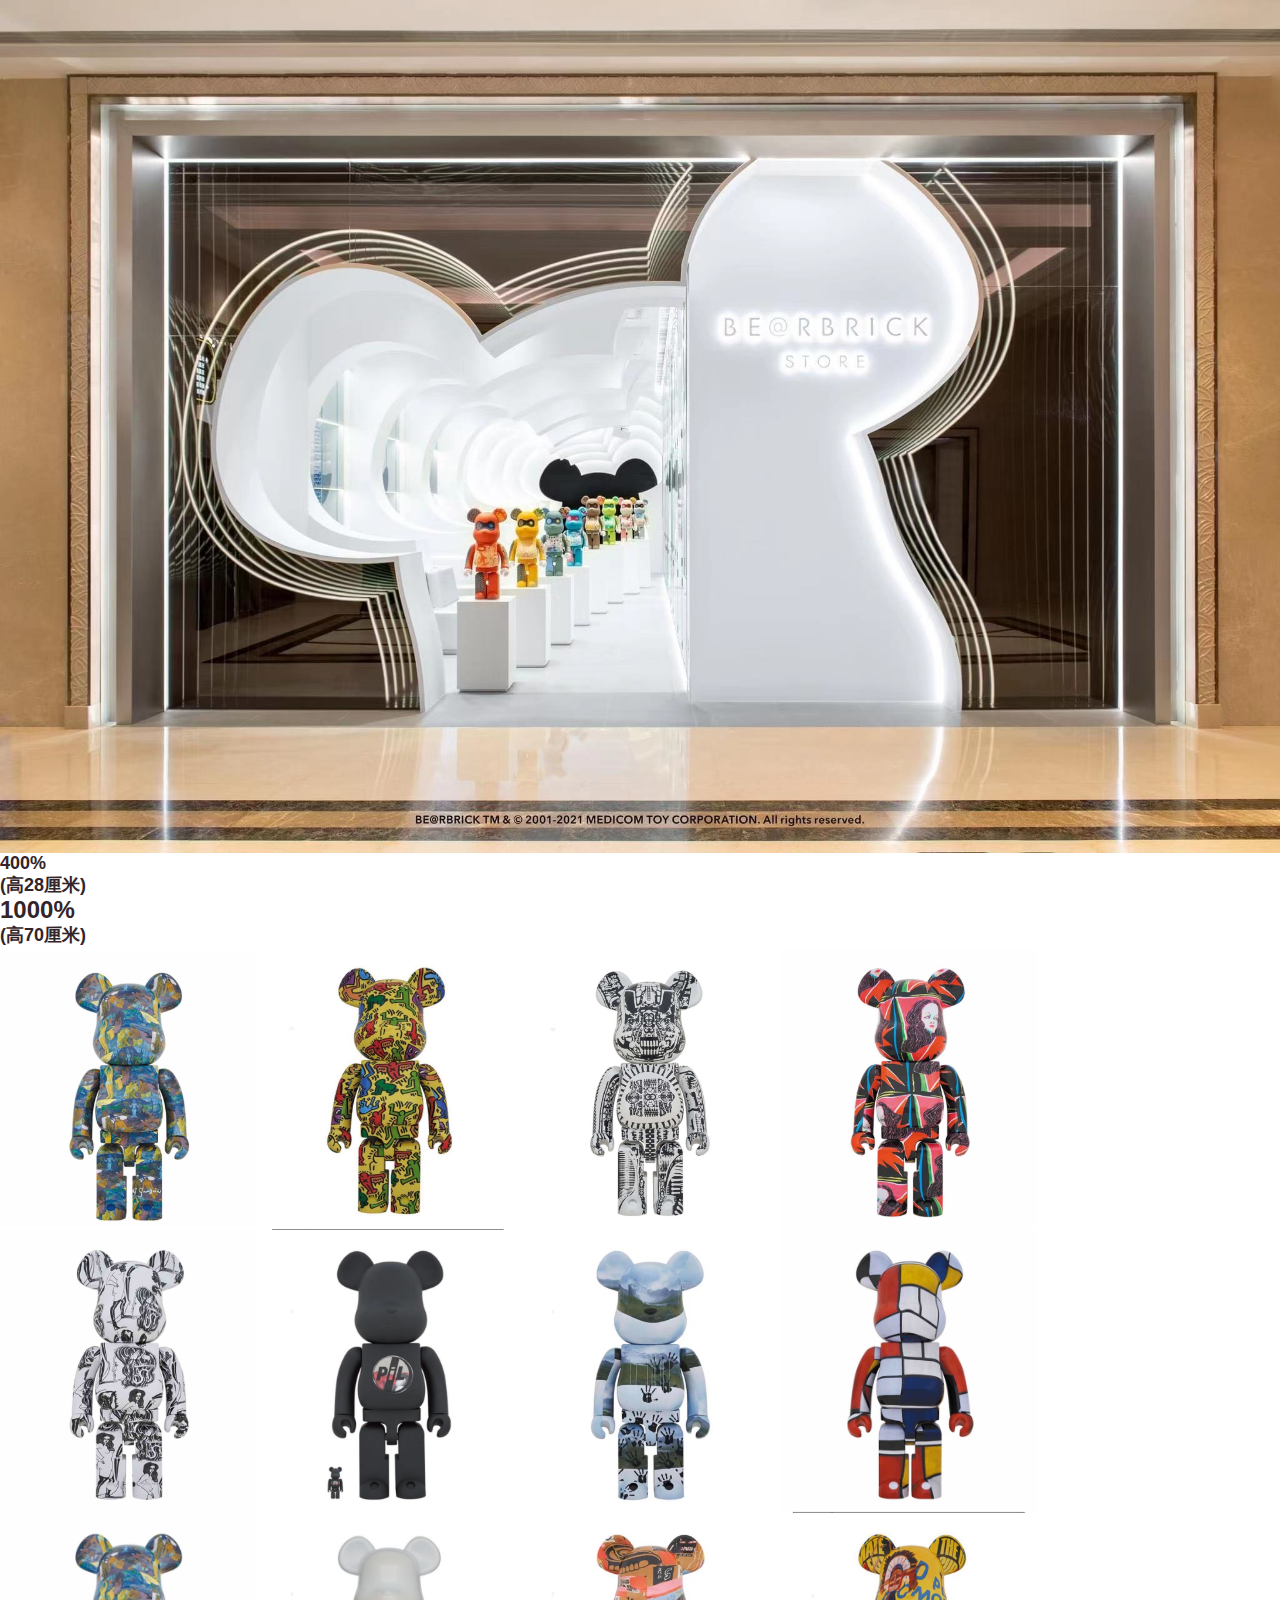
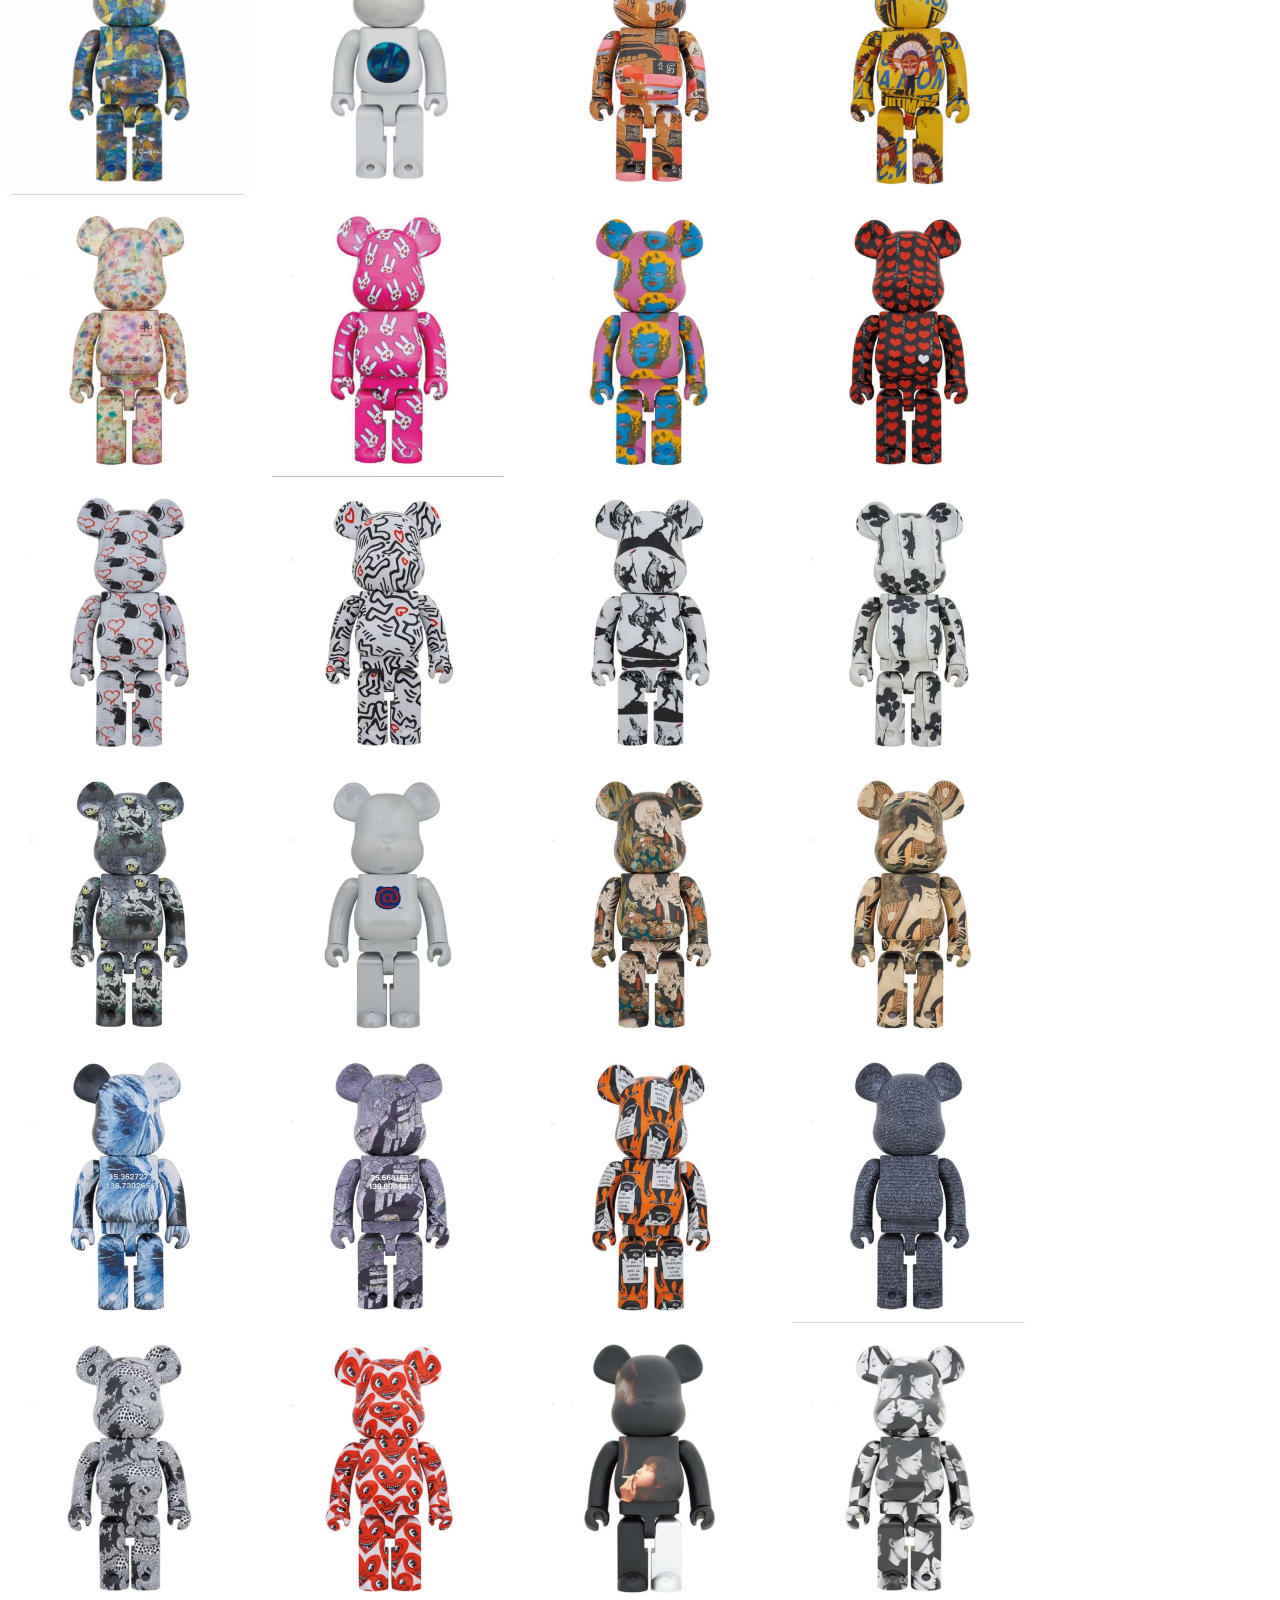
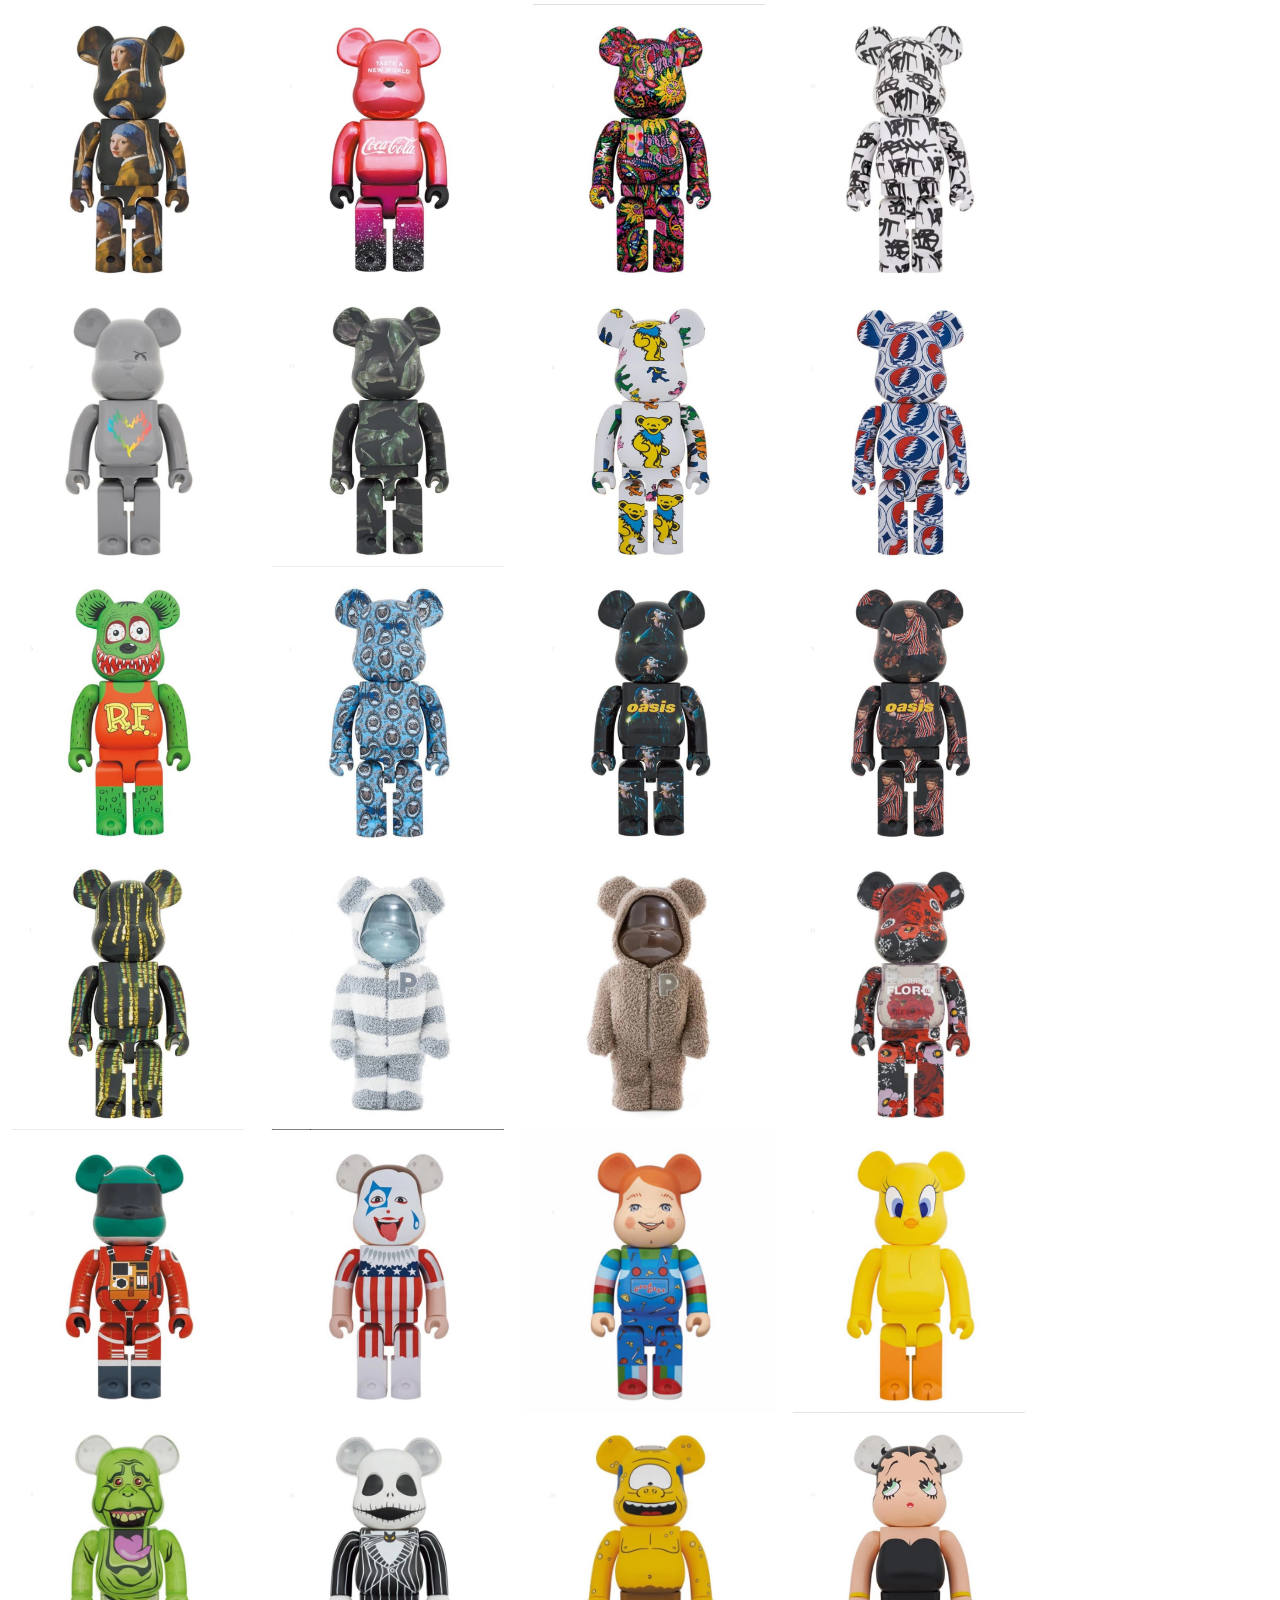
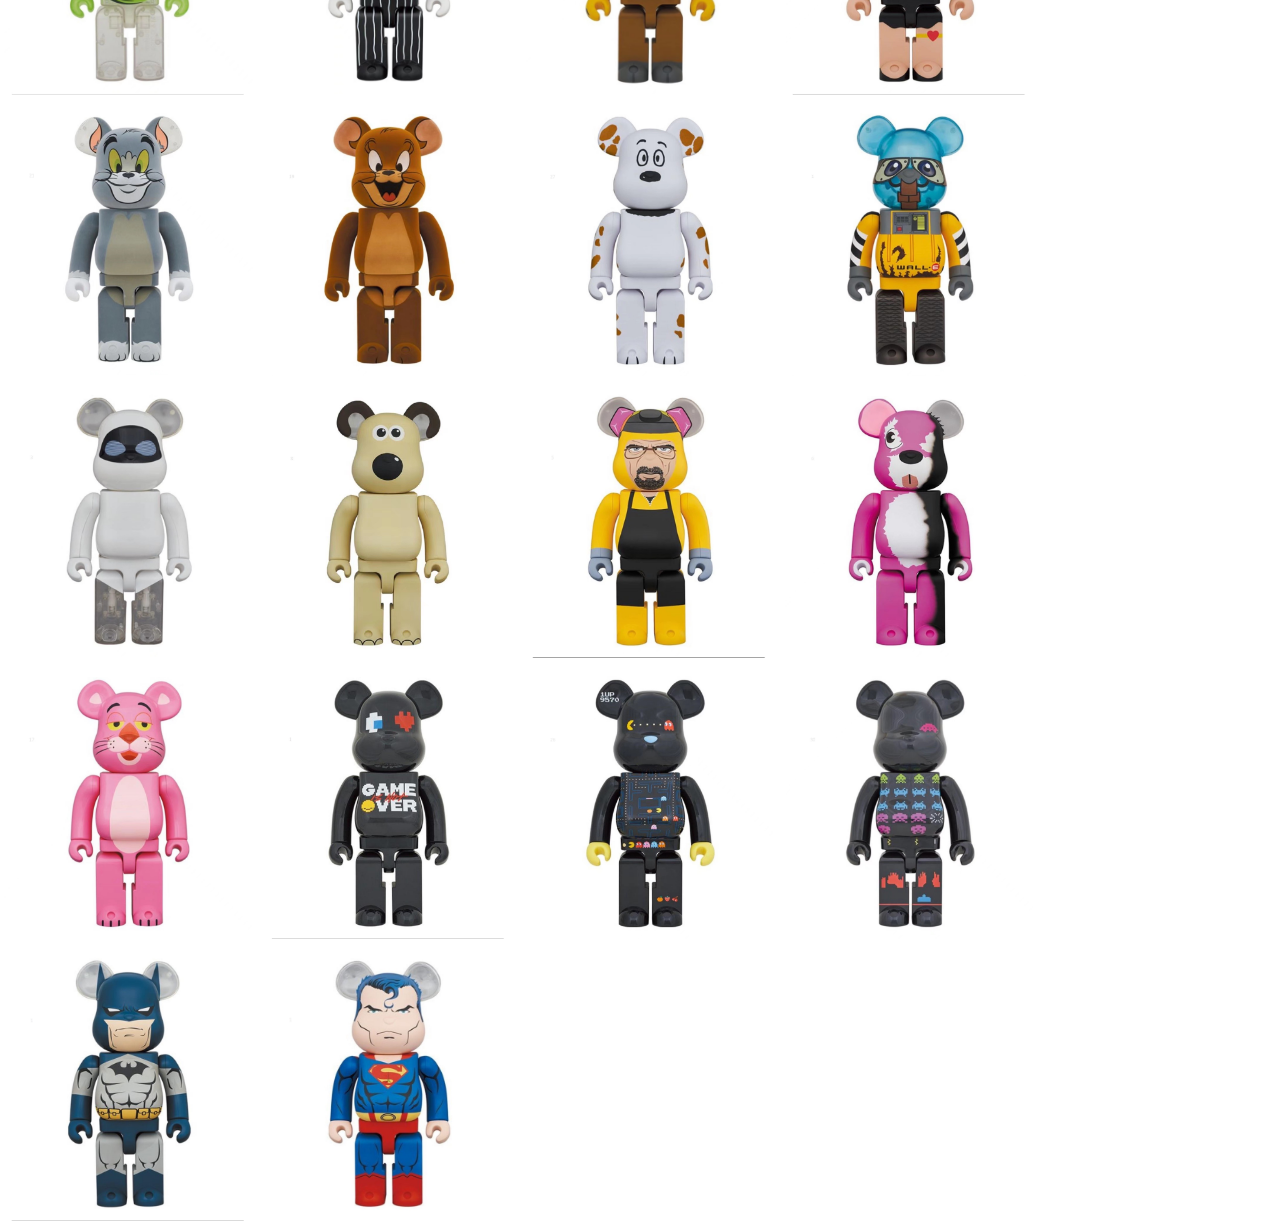
==== commit 1d6bb5ee: "new2" ====
--- a/1000/index.html
+++ b/1000/index.html
@@ -33,9 +33,11 @@
 	<a href="https://janice1000.github.io/bearbrick.github.io/400/index">
 		<h5>400%</h5>
 	</a>
+	    <h5>(高28厘米)</h5>
 	<!--標題-->
 	<div class="first-title">
 		<h4>1000%</h4>
+		<h5>(高70厘米)</h5>
 	<!--標題 end-->
 	<div class="one">
 		<img src="img/1.jpeg" width="20%">
